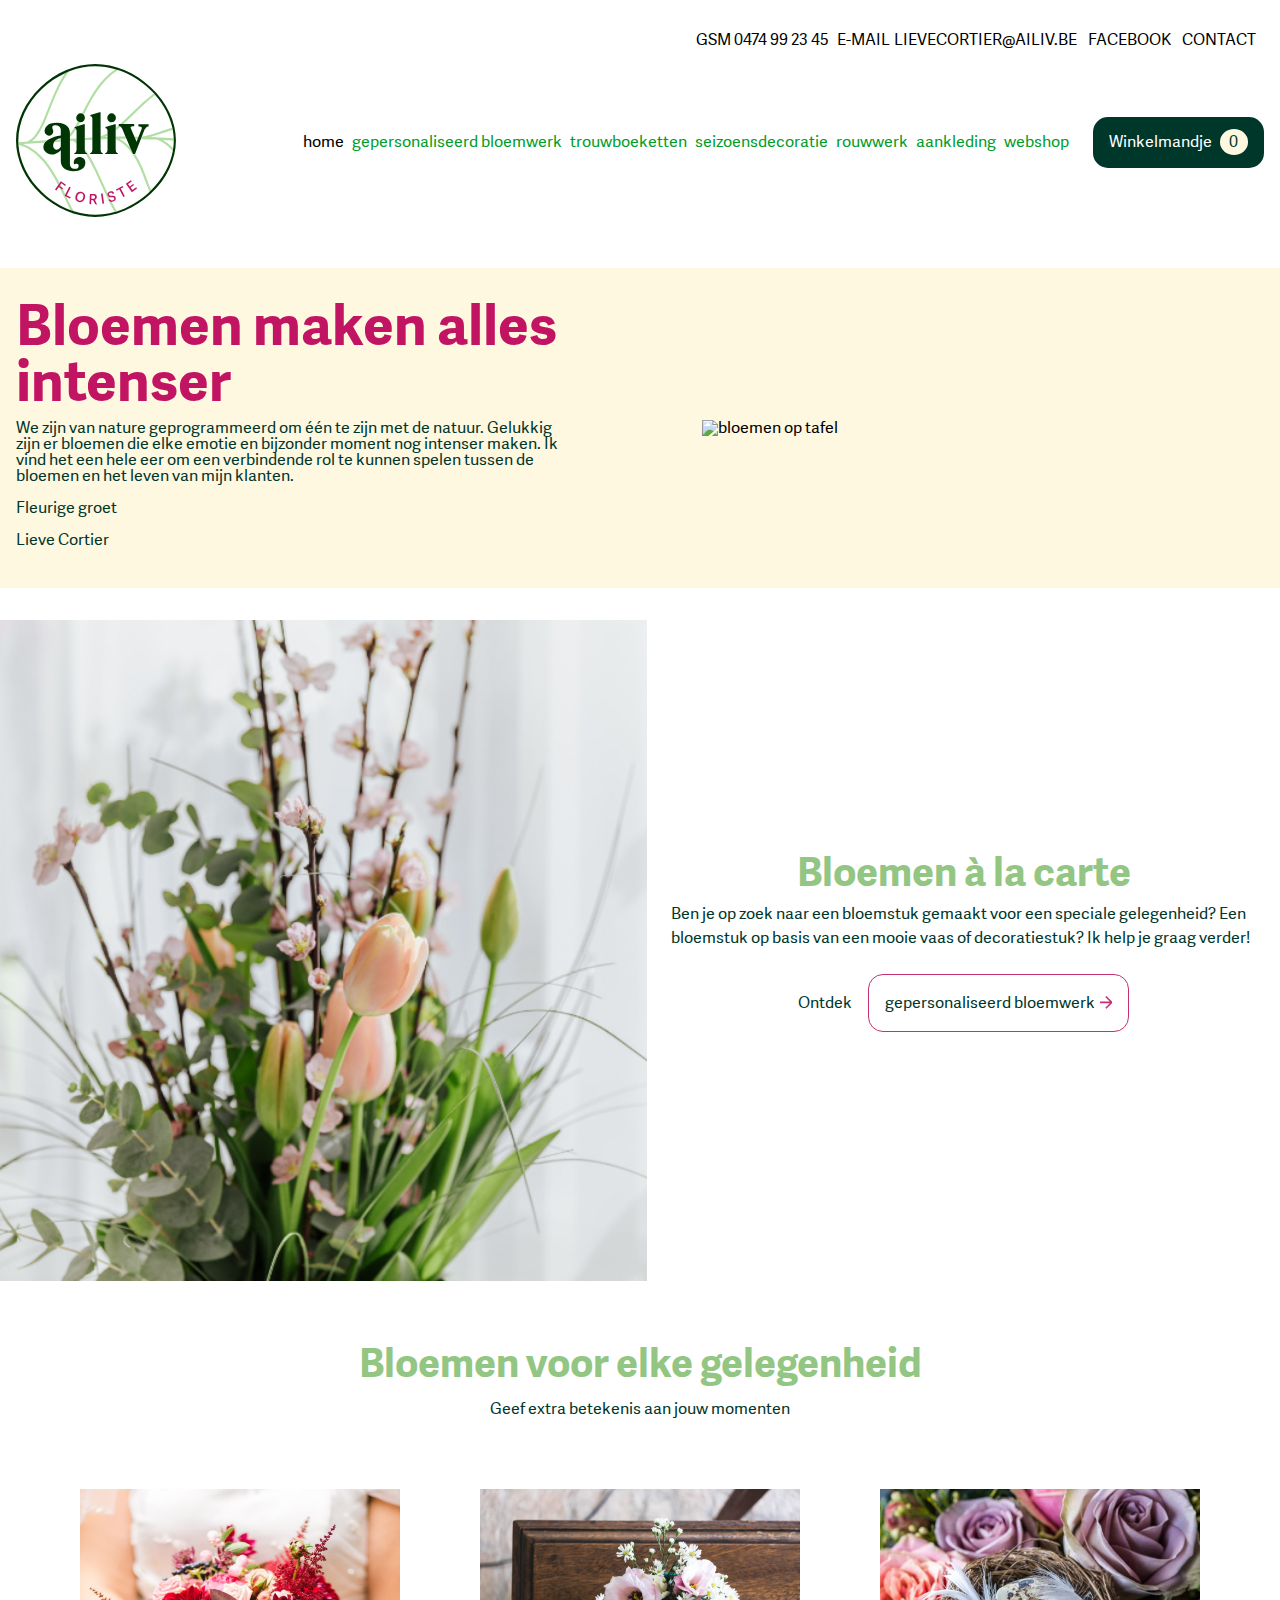
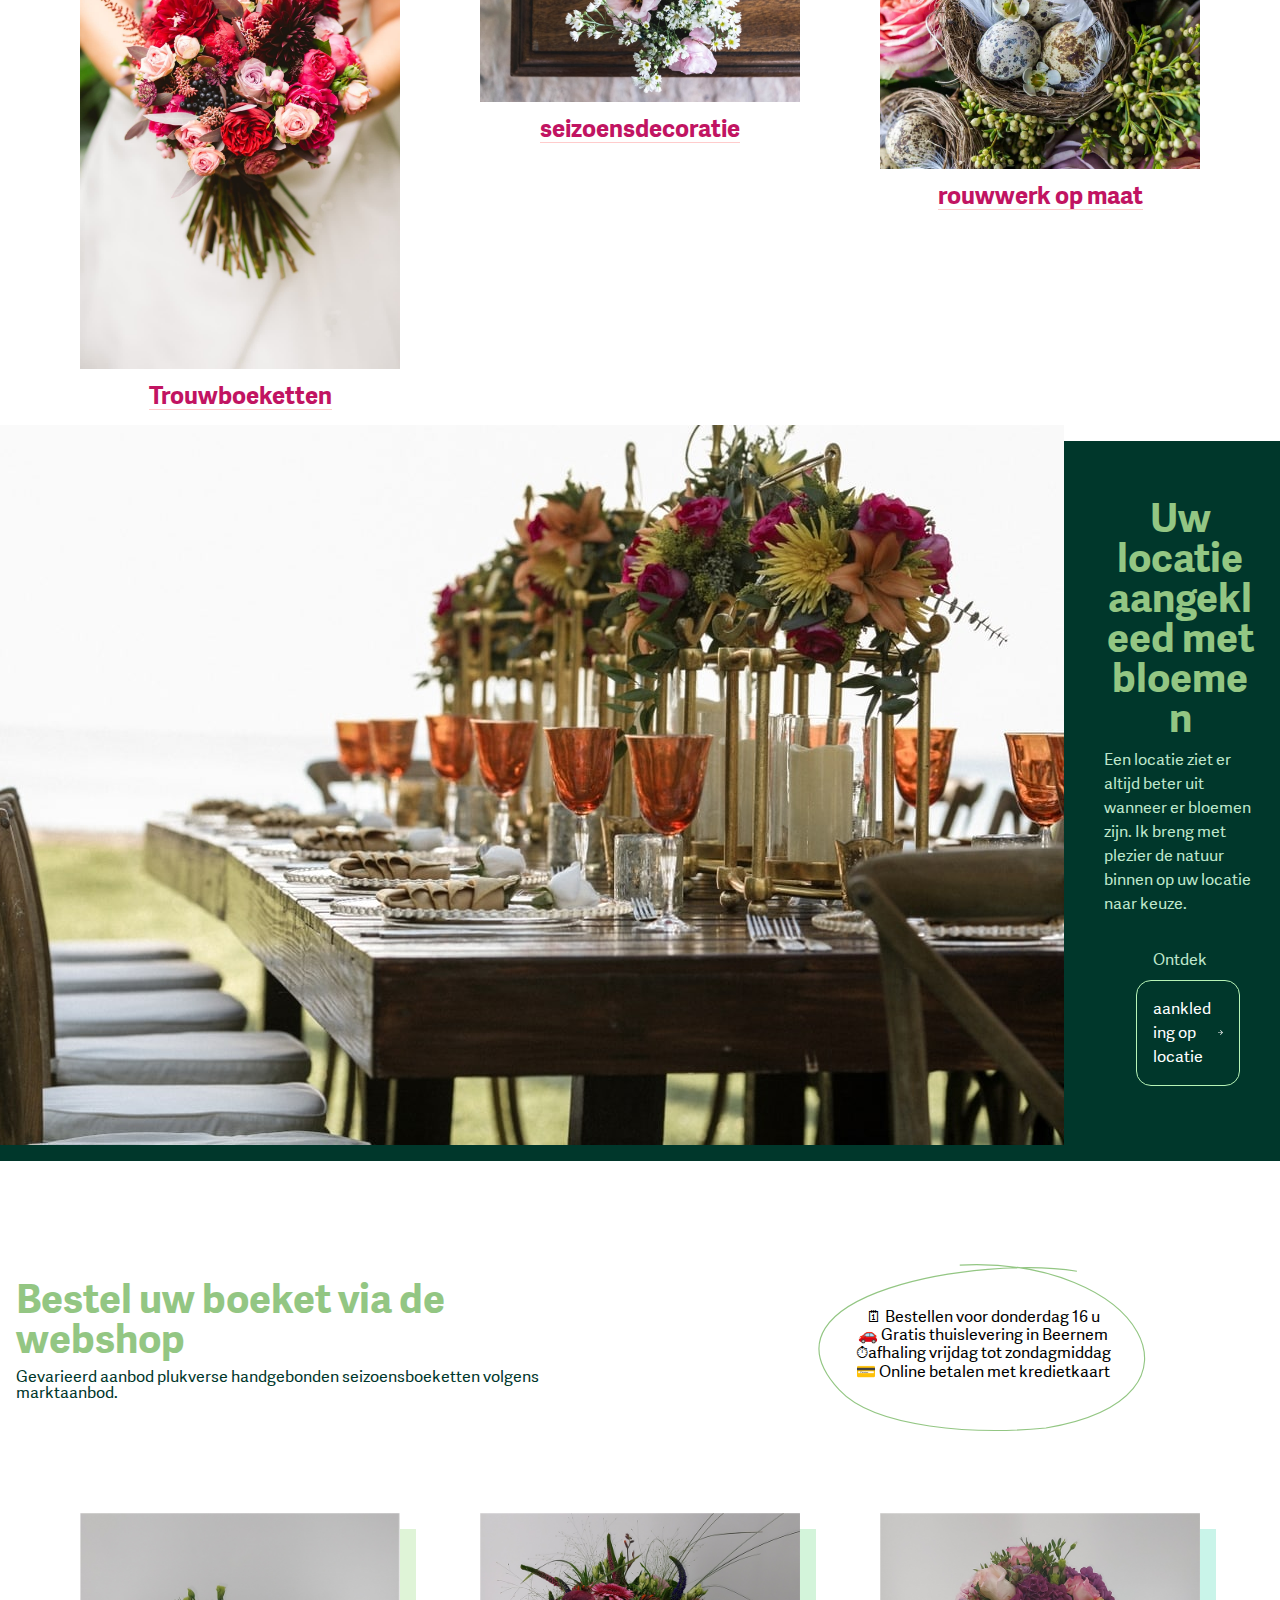
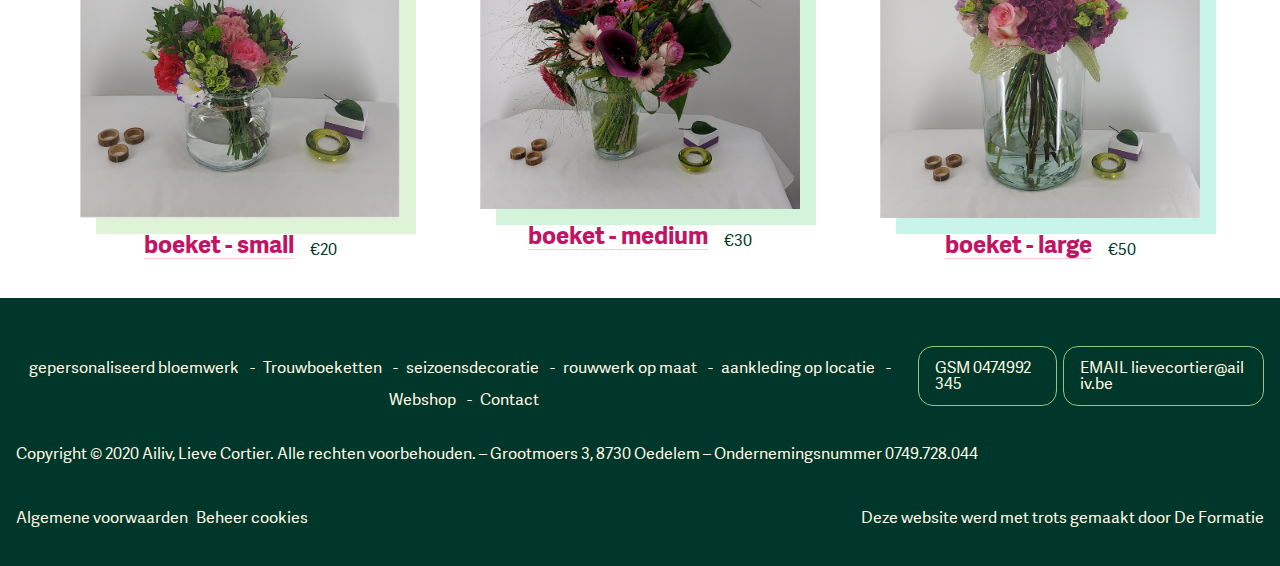
==== index.html @ af8e4ea3 "toevoegen van webshop items met js" ====
<!DOCTYPE html>
<html lang="nl">

<head>
    <meta charset="UTF-8">
    <meta name="viewport" content="width=device-width, initial-scale=1.0">
    <title>Ailiv - Floriste Lieve Cortier</title>

    <!-- css -->
    <link rel="stylesheet" href="_static/css/main.css">

    <!-- favicon -->

</head>

<body>
    <header class="center-width">
        <nav class="nav__top">
            <ul>
                <li class="phonenumber">GSM<a href="tel:+3274992345">0474 99 23 45</a></li>
                <li>E-MAIL<a href="mailto:LIEVECORTIER@AILIV.BE">LIEVECORTIER@AILIV.BE</a></li>
                <li><a href="#">FACEBOOK</a></li>
                <li><a href="#">CONTACT</a></li>
            </ul>
        </nav>
        <nav class="nav__bottom">
            <div class="nav__brand">
                <a href="index.html"><img src="_static/media/logo.svg" alt="logo Ailiv floriste"></a>
            </div>

            <ul class="nav_items hidden">
                <li class="nav_item current"><a href="index.html">home</a></li>
                <li class="nav_item"><a href="#">gepersonaliseerd bloemwerk</a></li>
                <li class="nav_item"><a href="#">trouwboeketten</a></li>
                <li class="nav_item"><a href="#">seizoensdecoratie</a></li>
                <li class="nav_item"><a href="#">rouwwerk</a></li>
                <li class="nav_item"><a href="#">aankleding</a></li>
                <li class="nav_item"><a href="webshop/index.html">webshop</a></li>
            </ul>
            <div class="nav__basket">
                <a href="#">
                    <p>Winkelmandje</p>
                    <div class="basket-amount">0</div>
                </a>
            </div>
            <div class="hamburger-icon">
                <a href="#">
                    <svg class="hamburger" width="48px" height="48px" viewBox="0 0 48 48"
                        xmlns="http://www.w3.org/2000/svg">
                        <path d="M41,14H7a2,2,0,0,1,0-4H41A2,2,0,0,1,41,14Z" fill="#6f7380" />
                        <path d="M41,26H7a2,2,0,0,1,0-4H41A2,2,0,0,1,41,26Z" fill="#6f7380" />
                        <path d="M41,38H7a2,2,0,0,1,0-4H41A2,2,0,0,1,41,38Z" fill="#6f7380" /></svg>
                </a>
            </div>
        </nav>
    </header>
    <main class="center-width">
        <article class="article-first">
            <section>
                <h1>Bloemen maken alles intenser</h1>
                <p>We zijn van nature geprogrammeerd om één te zijn met de natuur. Gelukkig zijn er
                    bloemen die elke emotie en bijzonder moment nog intenser maken. Ik vind het een hele eer om een
                    verbindende rol te kunnen spelen tussen de bloemen en het leven van mijn klanten.</p>
                <p>Fleurige groet</p>
                <p>Lieve Cortier</p>
            </section>
            <div>
                <img src="https://uploads-ssl.webflow.com/5f5248794bbeccf44d459b82/5f64643644b5d8fdfc9192bf_ailiv-headingfoto.png"
                    alt="bloemen op tafel">
            </div>
        </article>
        <article class="article-second">
            <img src="_static/media/images/flowers_aLaCarte.jpg"
                alt="bloemen">
            <section>
                <h2>Bloemen à la carte</h2>
                <p>Ben je op zoek naar een bloemstuk gemaakt voor een speciale gelegenheid? Een bloemstuk op basis van
                    een mooie vaas of decoratiestuk? Ik help je graag verder!</p>
                <div class="action-container">
                    <p>Ontdek</p>
                    <a class="actionbutton" href="#">
                        <p>gepersonaliseerd bloemwerk</p>
                        <svg class="arrow" version="1.1" id="Capa_1" xmlns="http://www.w3.org/2000/svg"
                            xmlns:xlink="http://www.w3.org/1999/xlink" x="0px" y="0px" width="408px" height="408px"
                            viewBox="0 0 408 408" style="enable-background:new 0 0 408 408;" xml:space="preserve">
                            <g>
                                <g id="arrow-forward">
                                    <polygon
                                        points="204,0 168.3,35.7 311.1,178.5 0,178.5 0,229.5 311.1,229.5 168.3,372.3 204,408 408,204   " />
                                </g>
                            </g>
                            <g>
                            </g>
                            <g>
                            </g>
                            <g>
                            </g>
                            <g>
                            </g>
                            <g>
                            </g>
                            <g>
                            </g>
                            <g>
                            </g>
                            <g>
                            </g>
                            <g>
                            </g>
                            <g>
                            </g>
                            <g>
                            </g>
                            <g>
                            </g>
                            <g>
                            </g>
                            <g>
                            </g>
                            <g>
                            </g>
                        </svg>
                    </a>
                </div>
            </section>
        </article>
        <section class="cards-header">
            <h2>Bloemen voor elke gelegenheid</h2>
            <p>Geef extra betekenis aan jouw momenten</p>
        </section>
        <article class="card--container">
            <section class="card">
                <img src="_static/media/images/flowers_card1.jpeg"
                        alt="">
                <a href="#">
                    
                    <h4>Trouwboeketten</h4>
                </a>
            </section>
            <section class="card">
                <img src="_static/media/images/flowers_card2.jpeg"
                        alt="">
                <a href="#">
                    
                    <h4>seizoensdecoratie</h4>
                </a>
            </section>
            <section class="card">
                <img src="_static/media/images/flowers_card3.jpeg"
                        alt="">
                <a href="#">
                    
                    <h4>rouwwerk op maat</h4>
                </a>
            </section>
        </article>
        <article class="bgcolor-green article-second">
            <img class="offset-img"
                src="_static/media/images/flowers_aankleed_locatie.jpeg"
                alt="bloemen">
            <section>
                <h2>Uw locatie aangekleed met bloemen</h2>
                <p>Een locatie ziet er altijd beter uit wanneer er bloemen zijn. Ik breng met plezier de natuur binnen
                    op uw locatie naar keuze.</p>
                <div class="action-container">
                    <p>Ontdek</p>
                    <a class="actionbutton" href="#">
                        <p class="color-white">aankleding op locatie</p>
                        <svg class="arrow" version="1.1" id="Capa_1" xmlns="http://www.w3.org/2000/svg"
                            xmlns:xlink="http://www.w3.org/1999/xlink" x="0px" y="0px" width="408px" height="408px"
                            viewBox="0 0 408 408" style="enable-background:new 0 0 408 408;" xml:space="preserve">
                            <g>
                                <g id="arrow-forward">
                                    <polygon
                                        points="204,0 168.3,35.7 311.1,178.5 0,178.5 0,229.5 311.1,229.5 168.3,372.3 204,408 408,204   " />
                                </g>
                            </g>
                            <g>
                            </g>
                            <g>
                            </g>
                            <g>
                            </g>
                            <g>
                            </g>
                            <g>
                            </g>
                            <g>
                            </g>
                            <g>
                            </g>
                            <g>
                            </g>
                            <g>
                            </g>
                            <g>
                            </g>
                            <g>
                            </g>
                            <g>
                            </g>
                            <g>
                            </g>
                            <g>
                            </g>
                            <g>
                            </g>
                        </svg>
                    </a>
                </div>
            </section>
        </article>
        <article class="webshop-info">
            <div>
                <h2>Bestel uw boeket via de webshop</h2>
                <p>Gevarieerd aanbod plukverse handgebonden seizoensboeketten volgens marktaanbod.</p>
            </div>
            <div class="webshop-bgimg">
                <ul>
                    <li>🗓 Bestellen voor donderdag 16 u</li>
                    <li>🚗 Gratis thuislevering in Beernem</li>
                    <li>⏱afhaling vrijdag tot zondagmiddag</li>
                    <li>💳 Online betalen met kredietkaart</li>
                </ul>
            </div>
        </article>
        <article class="card--container webshop-cards bgshadow">
            <!-- <section class="card">
                <img src="https://uploads-ssl.webflow.com/5f5248796f0e6e75b273d0e2/5f5b688941ef3b4a015b5e77_thomas-ae-295NLwGdrKM-unsplash.jpg"
                    alt="">
                <div class="card-info">
                    <a href="#">
                        <h4>Boeket small</h4>
                    </a>
                    <p class="price">€30</p>
                </div>
            </section>
            <section class="card">
                <img src="https://uploads-ssl.webflow.com/5f5248796f0e6e75b273d0e2/5f5b688941ef3b4a015b5e77_thomas-ae-295NLwGdrKM-unsplash.jpg"
                    alt="">
                <div class="card-info">
                    <a href="#">
                        <h4>Boeket medium</h4>
                    </a>
                    <p class="price">€40</p>
                </div>
            </section>
            <section class="card">
                <img src="https://uploads-ssl.webflow.com/5f5248796f0e6e75b273d0e2/5f5b688941ef3b4a015b5e77_thomas-ae-295NLwGdrKM-unsplash.jpg"
                    alt="">
                <div class="card-info">
                    <a href="#">
                        <h4>Boeket large</h4>
                    </a>
                    <p class="price">€50</p>
                </div>
            </section> -->
        </article>
    </main>
    <footer class="">
        <div class="footer-nav center-width">
            <ul>
                <li>
                    <a href="#">gepersonaliseerd bloemwerk</a>
                    <div class="dash">-</div>
                </li>
                <li>
                    <a href="#">Trouwboeketten</a>
                    <div class="dash">-</div>
                </li>
                <li>
                    <a href="#">seizoensdecoratie</a>
                    <div class="dash">-</div>
                </li>
                <li>
                    <a href="#">rouwwerk op maat</a>
                    <div class="dash">-</div>
                </li>
                <li>
                    <a href="#">aankleding op locatie</a>
                    <div class="dash">-</div>
                </li>
                <li>
                    <a href="#">Webshop</a>
                    <div class="dash">-</div>
                </li>
                <li>
                    <a href="#">Contact</a>
                </li>
            </ul>
            <div class="footer-contact">
                <ul>
                    <li>GSM<a href="tel:+32474992345">0474992345</a></li>
                    <li>EMAIL<a href="mailto:lievecortier@ailiv.be">lievecortier@ailiv.be</a></li>
                </ul>
            </div>
        </div>
        <div class="copywright center-width">
            <p>Copyright © 2020 Ailiv, Lieve Cortier. Alle rechten voorbehouden. – Grootmoers 3, 8730 Oedelem –
                Ondernemingsnummer 0749.728.044</p>
        </div>
        <div class="footer-voorwaarden center-width">
            <div class="voorwaarden-links">
                <a href="#">
                    <p>Algemene voorwaarden</p>
                </a>
                <a href="#">
                    <p>Beheer cookies</p>
                </a>
            </div>
            <p>Deze website werd met trots gemaakt door <a href="#">De Formatie</a></p>
        </div>
    </footer>

</body>
<script src="_static/js/data.js"></script>
<script src="_static/js/main.js"></script>

</html>
---- _static/css/main.css ----
@import url("fonts.css");

* {
    padding: 0;
    margin: 0;

    box-sizing: border-box;
}

body{
    font-family: 'adelle';

}

.center-width {
    width: 85rem;
    max-width: 100%;
    margin-left: auto;
    margin-right: auto;
}

header {
    padding: 1rem;
    margin-bottom: 2rem;
}

li {
    list-style: none;
}

a {
    text-decoration: none;
    color: #000;

}

.nav__top ul {
    display: flex;
    align-items: center;
    justify-content: center;
    flex-wrap: wrap;

    font-weight: normal;
    font-size: 1rem;
    padding: 1rem 0;
}

@media (min-width: 1000px) {
    .nav__top ul {
        justify-content: right;
    }
}
.nav__top li {
    margin-right: 0.5rem;

}

.nav__top a {
    margin-left: 0.2rem;
}

.nav__top a:hover {
    color: #00b62f;
    transition: 0.2s ease;
}

.nav__bottom {
    display: flex;
    align-items: center;
    justify-content: space-between;
}

.nav__brand {
    flex-grow: 1;
}

.nav__brand:hover {
    opacity: 0.8;
    transition: 0.2s ease;
}

.nav__brand img {
    width: 6rem;
}

@media (min-width: 770px) {
    .nav__brand img {
        width: 10rem;
    }
}
/*!!!!!!!!!!!!!!!!!!!!!!hier nog event listener plaatsen voor menuknop!!!!!!!!!!!!!*/
.hidden {
    display: none;
}
.nav_items {
    /*display block moet dit worden onclick*/
    padding: 1rem;

    position: fixed;
    top: 15%;
    z-index: 1;
    width: 100%;
    background-color: #fff;
    text-align: center;
    font-size: 2rem;
}

@media (min-width: 1000px) {
    .nav_items {
        position: static;
        font-size: 1rem;
        width: auto;

        display: flex;
        align-items: center;
        justify-content: space-between;
    }
}



.nav_item a {
    color: #009e29;
}

.nav_item.current a{
    color: #000;
}
.nav_item.current:hover a{
        color: rgba(0, 0, 0, 0.6);
        transition: 0.2s ease;
    }

.nav_item:hover a {
    color: #00b62f;
    transition: 0.2s ease;
}

@media (min-width: 1000px) {
    .nav_item {
        display: list-item;
        margin-right: 0.5rem;

    }
}

.nav__basket {
    background-color: #00372b;
    border-radius: 15px;
    padding: 0.6rem 1rem;

    font-family: 'adelle';
    font-weight: normal;
}

.nav__basket:hover {
    background-color: #00b62f;
    transition: 0.4s ease;
}

.nav__basket a {
    display: flex;
    align-items: center;
    justify-content: space-between;

}

.nav__basket p {
    color: #fff;
}

.basket-amount {
    margin-left: 0.5rem;
    background-color: #fff8e1;
    border-radius: 50%;

    color: #00372b;

    display: flex;
    align-items: center;
    justify-content: center;
    padding: 0.3rem 0.6rem;
}

.hamburger-icon /* img */ svg {
    width: 2.5rem;
}

@media (min-width: 1000px) {
    .hamburger-icon {
        display: none;
    }
}

/* main */

h1,
h2,
h3,
h4,
p,
a {
    word-break: break-word;
}

h1 {
    color: #c11462;
    font-size: 3.5rem;
}

h2 {
    color: #93c683;
    font-size: 2.5rem;
    text-align: center;
}

h4 {
    border-bottom: 1px solid rgba(255, 0, 0, 0.2);
    color: rgb(193, 20, 98);
    font-size: 1.5rem;
}

h4:hover {
    border-bottom: 1px solid rgba(193, 20, 98, 1);
    transition: 0.2s ease;
}

p {
    font-weight: 100;
    font-size: 1rem;
    padding: 0.5rem 0;
    color: #00372b;
}

.article-first {
    background-color: #fff8e1;
    display: flex;
    align-items: center;
    justify-content: center;
    flex-wrap: wrap;

    padding: 2rem 1rem;
    margin-bottom: 2rem;
}

@media (min-width: 770px) {
    .article-first {
        flex-wrap: nowrap;
        justify-content: space-between;
    }
}

.article-first div {
    order: -1;
}

@media (min-width: 770px) {
    .article-first div {
        order: 0;
        flex-basis: 45%;
    }
}

.article-first img {
    width: 25rem;
    max-width: 100%;
    position: relative;
    top: -5rem;
}

@media (min-width: 770px) {
    .article-first img {
        position: static;
    }
}

.article-first section {
    position: relative;
    top: -3rem;

}

@media (min-width: 770px) {
    .article-first section {
        position: static;
        flex-basis: 45%
    }

    ;
}

.article-second {
    margin-bottom: 3rem;
}

@media (min-width: 770px) {
    .article-second {
        display: flex;
        align-items: center;
        justify-content: space-around;
    }
}

.article-second img {
    max-width: 100%;
    width: 100%;
}

.article-second section {
    text-align: center;
    margin-left: auto;
    margin-right: auto;
    padding: 1rem 1.5rem;
}

@media (min-width: 770px) {
    .article-second section {
        text-align: left;
    }
}

.article-second p {
    line-height: 1.5rem;
}

.action-container {
    display: flex;
    align-items: center;
    justify-content: center;
    padding: 1rem;
    flex-wrap: wrap;
}


.actionbutton {
    margin-left: 1rem;
    display: flex;
    align-items: center;
    justify-content: center;

    padding: 0.5rem 1rem;
    border: 1px #c43070 solid;
    border-radius: 15px;
    color: #c43070;

}

.actionbutton:hover {
    background-color: rgba(147, 198, 131,0.2);
    transition: 0.2s ease;
}

.arrow {
    height: auto;
    width: 0.8rem;
    margin-left: 0.3rem;
    fill: #c43070;
}

.cards-header {
    padding: 1rem;
    text-align: center;
    margin-bottom: 1rem;
}

.cards-header h2 {
    margin-bottom: 0.5rem;
}

.card--container {
    padding: 1rem;
    display: flex;
    align-items: flex-start;
    justify-content: space-evenly;
    flex-wrap: wrap;
}

.card {
    margin: 1rem;
    width: 20rem;

    flex-grow: 0;

    display: flex;
    flex-wrap: wrap;
    justify-content: center;
}

.card a {
    
}

.card img {
    /* width: 100%; */

    width: 20rem;
    margin-bottom: 1rem;
}

.card h4 {
    display: inline;
}

.bgcolor-green {
    background-color: #00372b;
}

.offset-img {
    position: relative;
    top: -1rem;
    left: -1rem;
}


.bgcolor-green p {
    color: #bfe7cc;

}

.actionbutton .color-white {
    color: #fff;
}


.bgcolor-green .actionbutton {
    border: 1px solid #b7f4b7;

}

.bgcolor-green .arrow {
    fill: #fff;
}

.webshop-info {
    padding: 1rem;
    text-align: center;
}

@media (min-width: 770px) {
    .webshop-info {
        display: flex;
        align-items: center;
        justify-content: space-between;
    }
}

@media (min-width: 770px) {
    .webshop-info div {
        flex-basis: 45%;
        text-align: left;
    }
}

@media (min-width: 770px) {
    .webshop-info h2 {
        text-align: left;
    }
}

.webshop-bgimg {
    background-image: url("../media/circle.svg");
    background-size: contain;
    background-repeat: no-repeat;
    background-position: center;
    height: 15rem;

    display: flex;
    align-items: center;
    justify-content: center;
}

@media (min-width: 770px) {
    .webshop-info .webshop-bgimg {
        text-align: center;
    }
}

.card-info {
    display: flex;
}

.price {
    display: inline;
    margin-left: 1rem;
}

.bgshadow .card:nth-child(1) img {
    box-shadow: 1rem 1rem 0rem #dff4d7;
}

.bgshadow .card:nth-child(2) img {
    box-shadow: 1rem 1rem 0rem #d3f4da;
}

.bgshadow .card:nth-child(3) img {
    box-shadow: 1rem 1rem 0rem #c9f4e9;
}


/* footer */
footer {
    padding: 1rem;
    background-color: #00372b;
    color: #fff8e1;

}

@media(min-width: 1000px) {
    .footer-nav{
        display: flex;
        justify-content: space-between;
        align-items: center;
    }
}

.footer-nav ul {
    display: flex;
    flex-wrap: wrap;
    align-items: center;
    justify-content: center;
}


footer li {
    margin-top: 1rem;
}

footer a {
    color: #fff8e1;
}

footer a:hover {
    color: #00b62f;
}

.footer-contact {
    display: flex;
    align-items: center;
    justify-content: center;
    flex-wrap: wrap;
    margin-bottom: 2rem;
    margin-top: 1rem;
}

@media(min-width: 1000px) {
    .footer-contact ul {
        flex-wrap: nowrap;
    }
}

.footer-contact li {
    border: 1px solid #93c683;
    border-radius: 15px;
    padding: 0.8rem 1rem;
    margin-left: 0.4rem;

}

.footer-contact a {
    margin-left: 0.2rem;
}

.copywright {
    text-align: center;
    margin-bottom: 2rem;

}

.copywright p {
    color: #fff8e1;
}

@media (min-width: 770px) {
    .copywright {
        text-align: left;
    }
}

.footer-voorwaarden {
    margin-bottom: 0;
}

@media (min-width: 770px) {
    .footer-voorwaarden {
        display: flex;
        justify-content: space-between;
    }
}

.footer-voorwaarden div {
    flex-grow: 1;
    flex-basis: 100%;
}

@media (min-width: 770px) {
    .footer-voorwaarden div {
        flex-basis: auto;
        flex-grow: 0;
    }
}

.footer-voorwaarden p {
    text-align: center;
    color: #fff8e1;
}

.footer-voorwaarden a:hover p {
    color: #00b62f;
}

.voorwaarden-links {
    margin-bottom: 0;
}

@media (min-width: 770px) {
    .voorwaarden-links {
        display: flex;
    }
}

.voorwaarden-links a {
    flex-grow: 1;
    flex-basis: 100%;
    text-align: center;
    margin-bottom: 1rem;
}

@media (min-width: 770px) {
    .voorwaarden-links a {
        flex-basis: auto;
        margin-right: 0.5rem;
    }
}

.dash {
    display: inline;
    margin-left: 0.5rem;
    margin-right: 0.5rem;
}
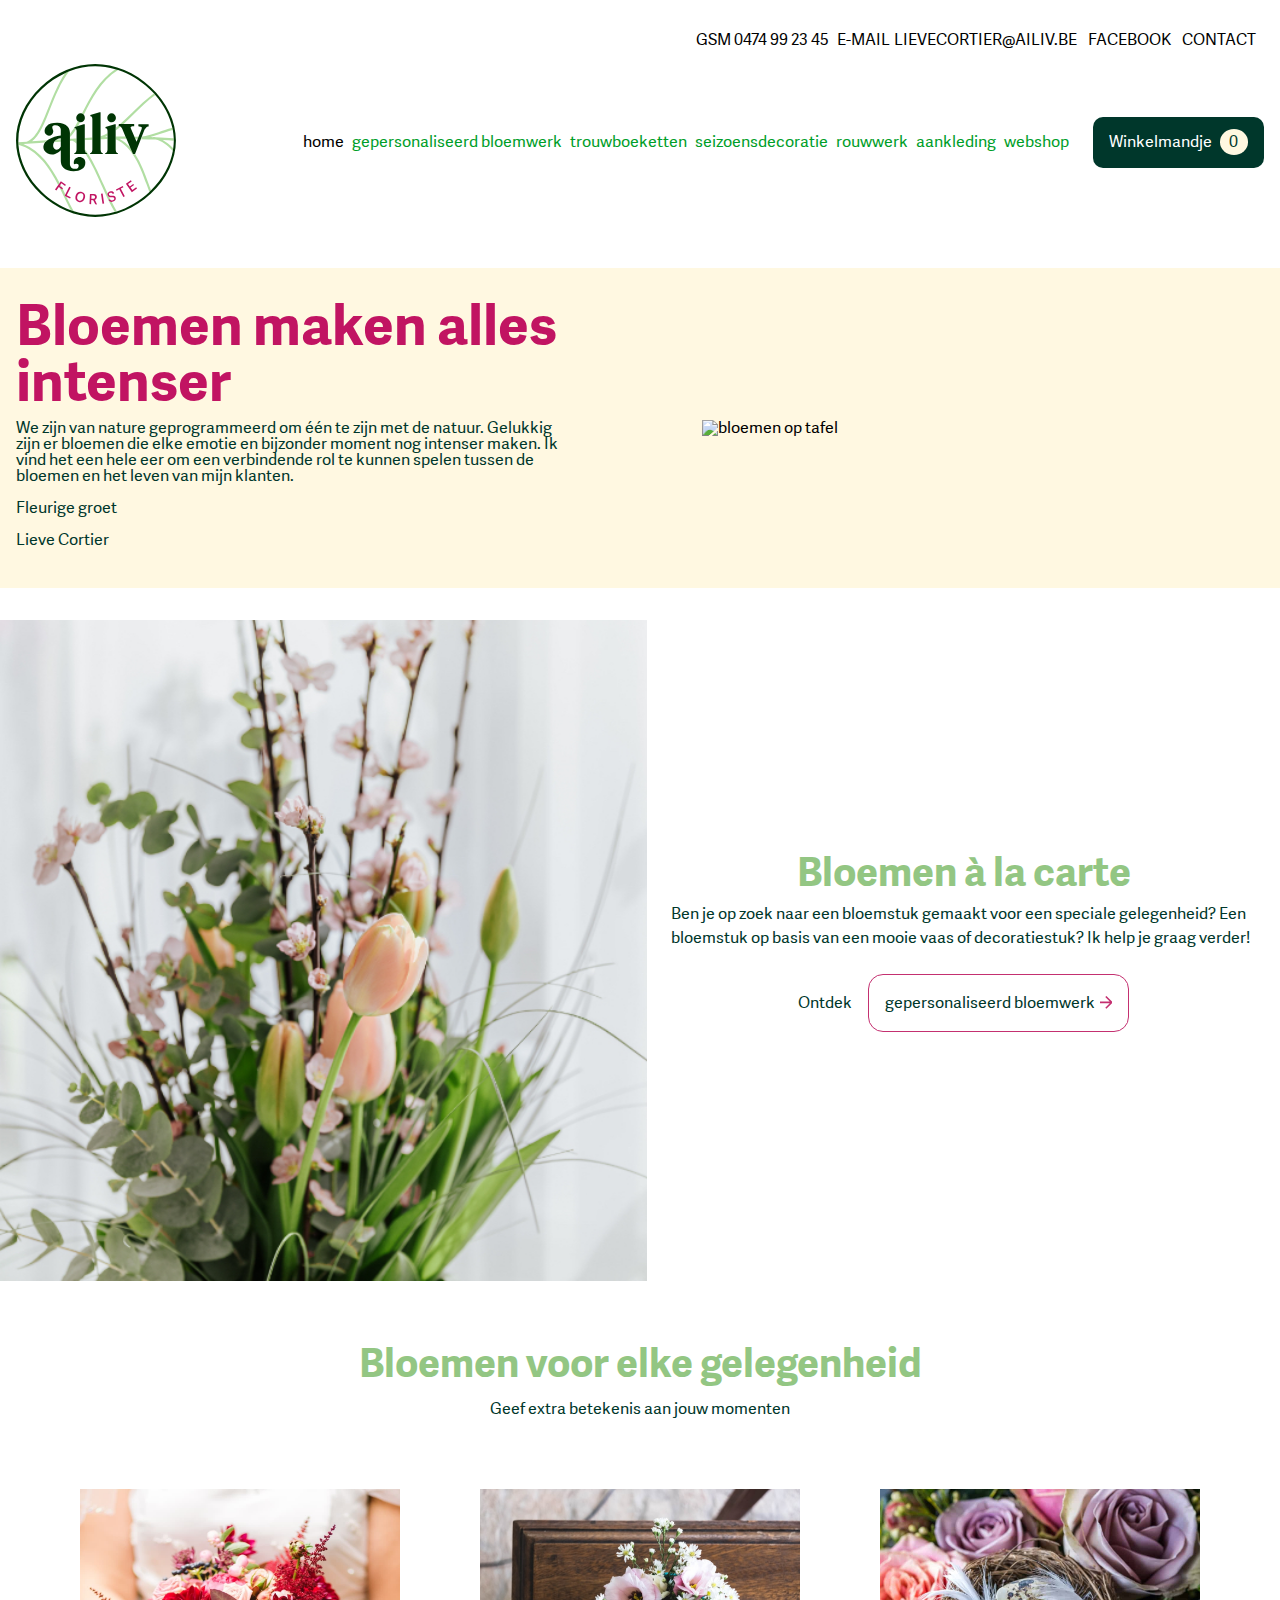
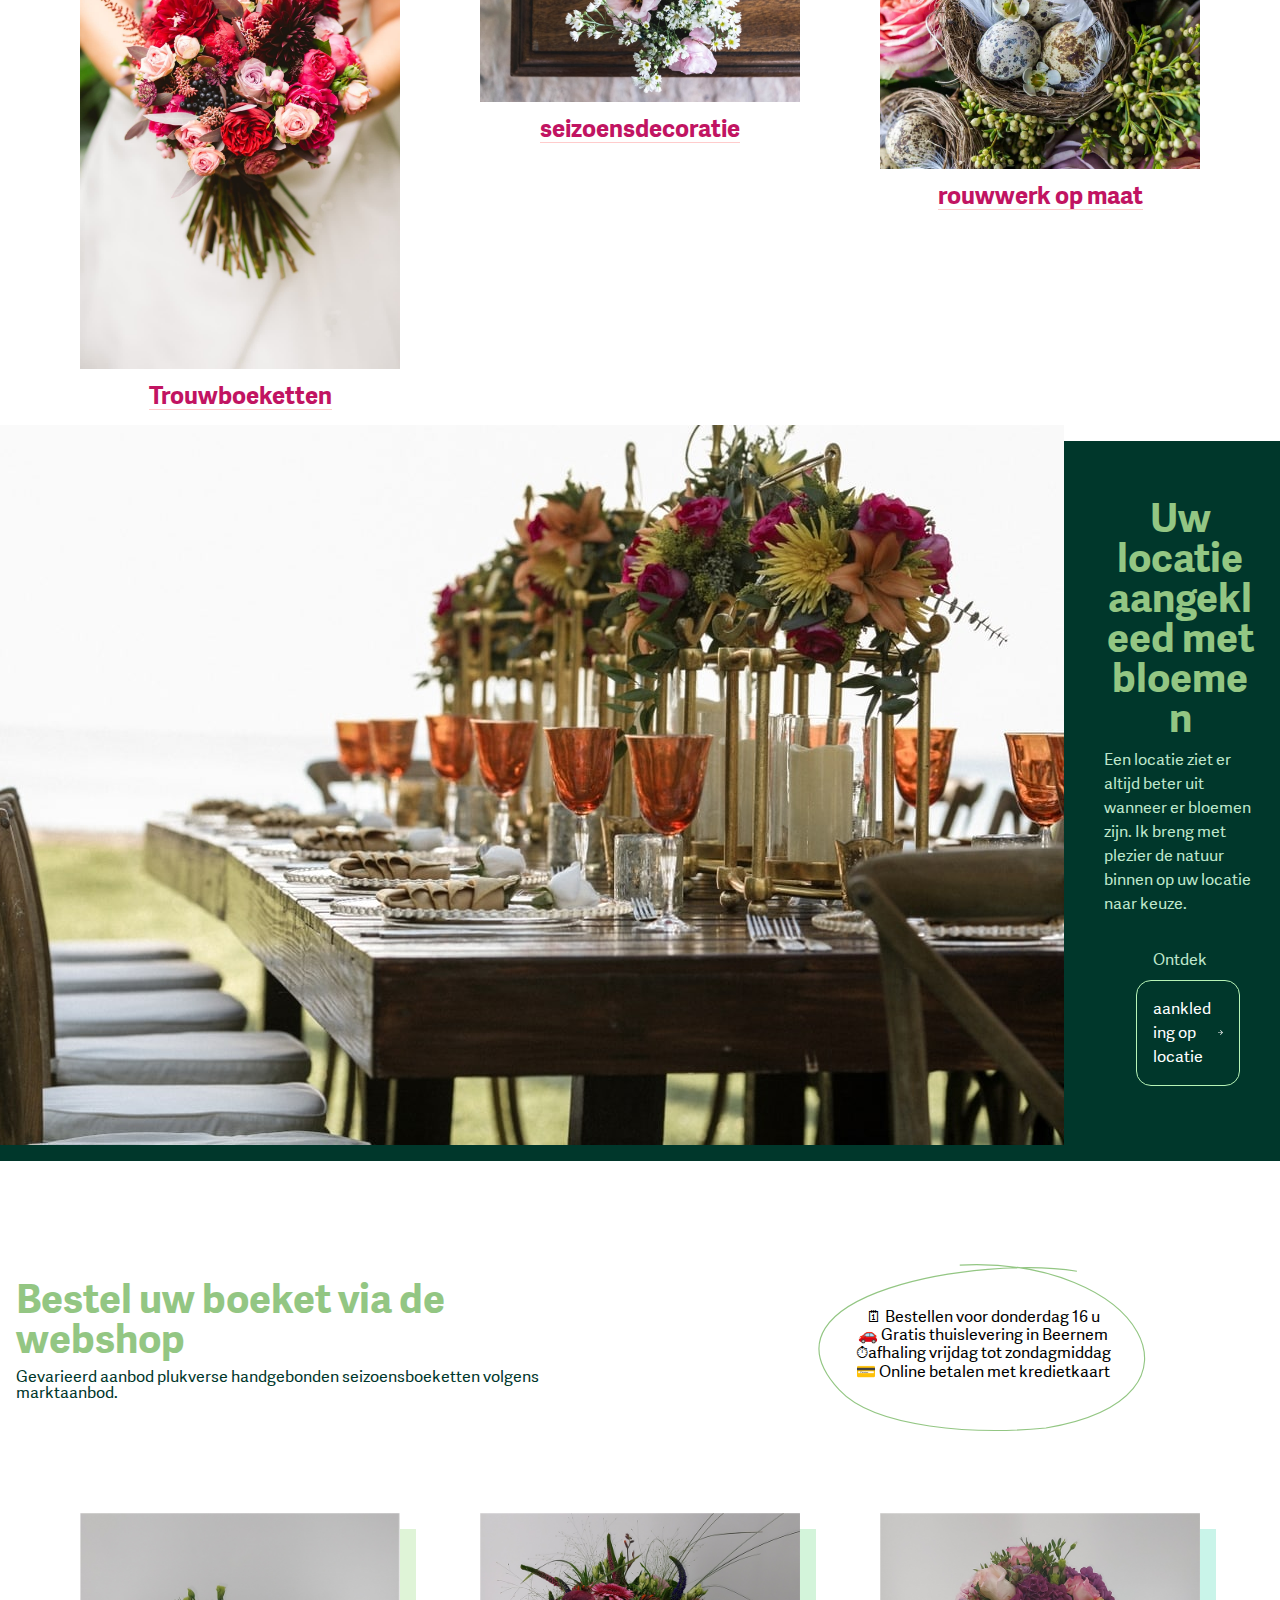
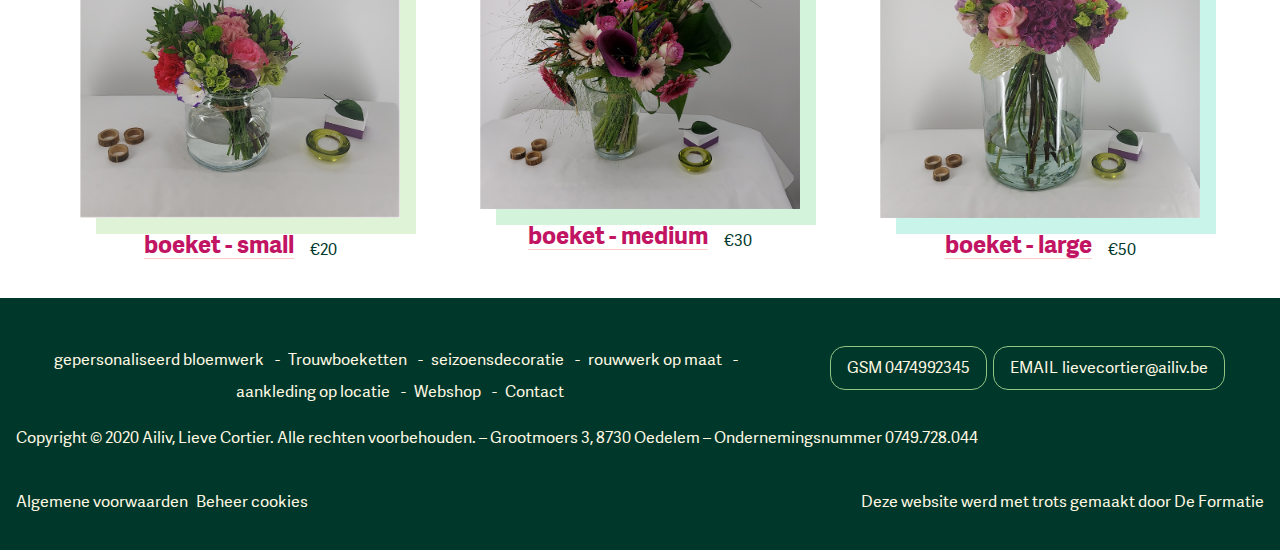
==== commit 5de5acb2: "product page loads with js using urlparams and changed folder structure" ====
--- a/index.html
+++ b/index.html
@@ -32,7 +32,7 @@
                 <li class="nav_item current"><a href="index.html">home</a></li>
                 <li class="nav_item"><a href="#">gepersonaliseerd bloemwerk</a></li>
                 <li class="nav_item"><a href="#">trouwboeketten</a></li>
-                <li class="nav_item"><a href="#">seizoensdecoratie</a></li>
+                <li class="nav_item"><a href="dienst_seizoensdecoratie/index.html">seizoensdecoratie</a></li>
                 <li class="nav_item"><a href="#">rouwwerk</a></li>
                 <li class="nav_item"><a href="#">aankleding</a></li>
                 <li class="nav_item"><a href="webshop/index.html">webshop</a></li>
@@ -312,8 +312,7 @@
         </div>
     </footer>
 
+    <script src="_static/js/data.js"></script>
+    <script src="_static/js/main.js"></script>
 </body>
-<script src="_static/js/data.js"></script>
-<script src="_static/js/main.js"></script>
-
 </html>--- a/_static/css/main.css
+++ b/_static/css/main.css
@@ -146,7 +146,7 @@
 
 .nav__basket {
     background-color: #00372b;
-    border-radius: 15px;
+    border-radius: 10px;
     padding: 0.6rem 1rem;
 
     font-family: 'adelle';
@@ -545,6 +545,7 @@
 @media(min-width: 1000px) {
     .footer-contact ul {
         flex-wrap: nowrap;
+        width: 30rem;
     }
 }
 
@@ -636,4 +637,136 @@
     display: inline;
     margin-left: 0.5rem;
     margin-right: 0.5rem;
+}
+
+
+/* ------------------------product pagina---------------------- */
+
+.product-info{
+    display: flex;
+    justify-content: center;
+    align-items: center;
+    flex-wrap: wrap;
+
+}
+
+.product-info-img{
+    padding: 1rem;
+    flex-grow: 1;
+    flex-basis: 100%;
+
+    display: flex;
+    justify-content: center;
+    align-items: center;
+
+    margin-bottom: 3rem;
+
+}
+
+.product-info-img img{
+    width: 50rem;
+    max-width: 100%;
+}
+
+.product-info-description{
+    flex-grow: 0;
+    flex-basis: 35rem;
+
+    display: flex;
+    justify-content: left;
+    align-items: center;
+    flex-wrap: wrap;
+
+    margin-bottom: 2rem;
+    border-bottom: 1px solid #000;
+}
+
+.product-info-description h2{
+    flex-basis: 100%;
+    text-align: left;
+}
+.form{
+    display: flex;
+    justify-content: center;
+    align-items: center;
+}
+
+.form form{
+    width: 35rem;
+
+    display: flex;
+    flex-wrap: wrap;
+    justify-content: left;
+    align-items: center;
+
+    margin-bottom: 3rem;
+}
+
+form label{
+    flex-basis: 100%;
+    margin-bottom: 0.8rem;
+}
+form select{
+    flex-basis: 100%;
+    margin-bottom: 1.5rem;
+    padding: 1rem 0.8rem;
+}
+
+form input{
+    padding: 1rem 0.8rem;
+    margin-right: 0.4rem;
+}
+
+.basket--form{
+    padding: 0.8rem 0.6rem;
+}
+
+.basket--form p{
+    padding: 0;
+}
+
+.product-tips{
+    padding: 1rem;
+
+    margin-bottom: 3rem;
+    
+}
+.product-tips h2{
+    text-align: left;
+    margin-bottom: 1rem;
+    margin-top: 2rem;
+}
+
+.tips-extra h2{
+    font-size: 1.8rem;
+}
+
+
+/* --------------------seizoensdecoratie------------------ */
+
+.article-season{
+    background-color: hsl(103.4, 56.9%, 90%);
+
+    display: flex;
+    flex-wrap: wrap;
+    
+}
+
+.article-season h2{
+    color: #c11462;
+    text-align: left;
+}
+.article-season p {
+    color: #00372b;
+}
+
+.article-season img {
+    width: 40rem;
+    max-width: 100%;
+
+    order: -1;
+}
+
+.season-card-container img {
+    width: 15rem;
 }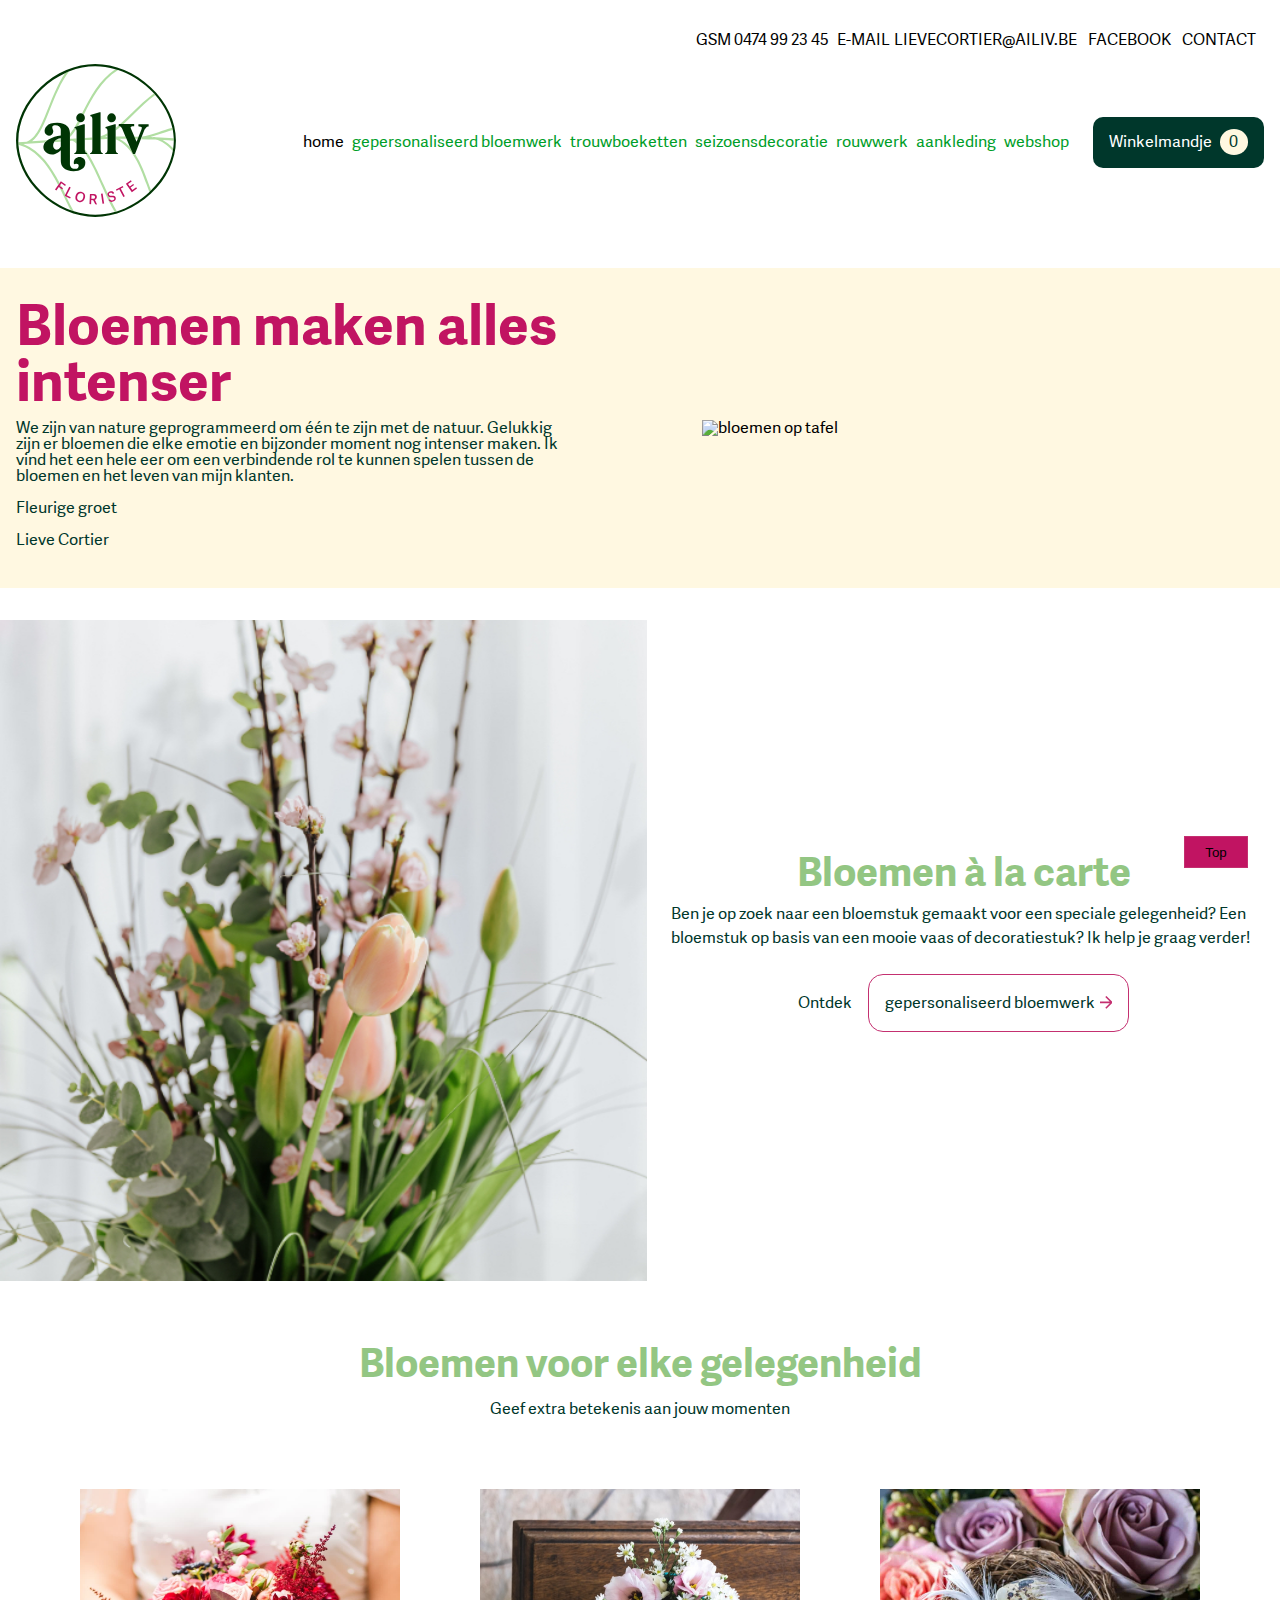
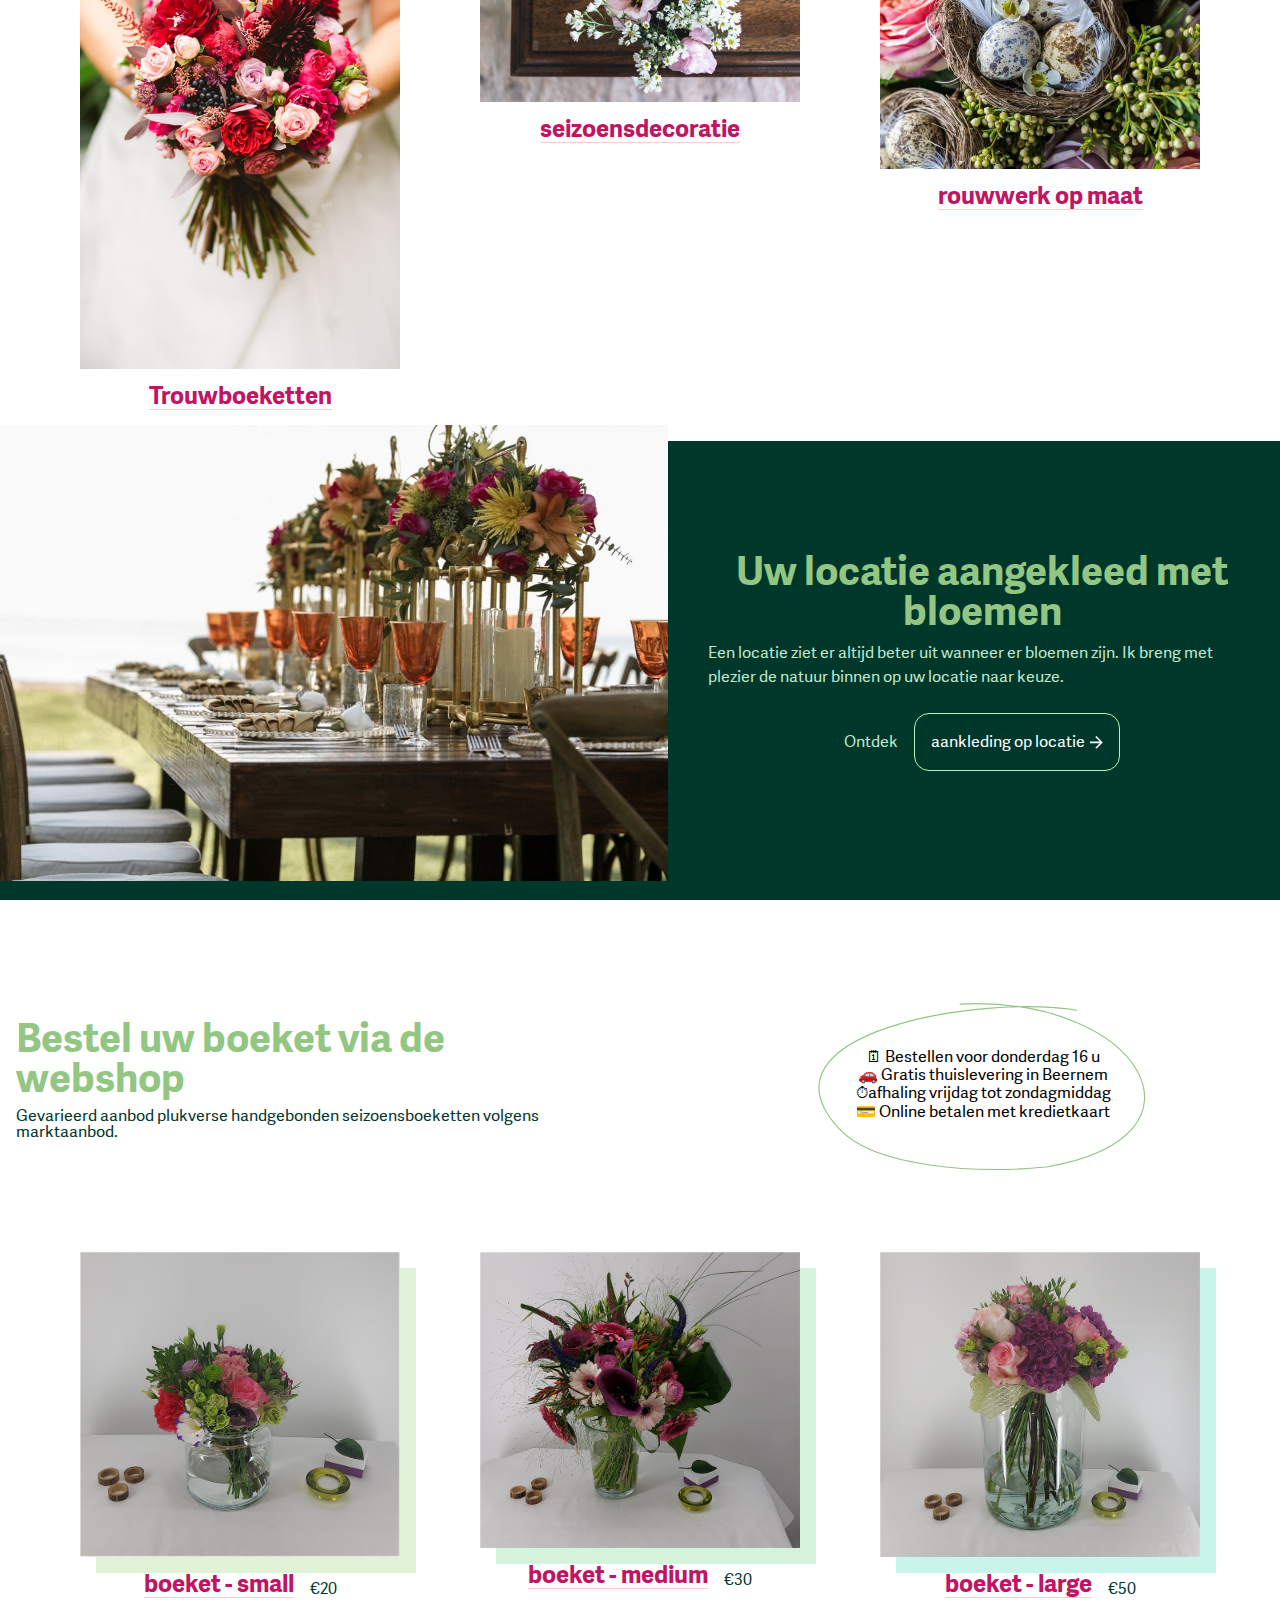
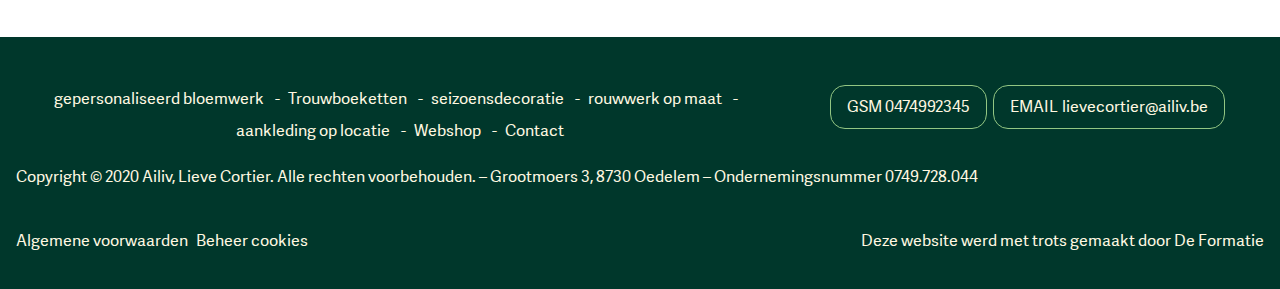
==== commit a345ce48: "veranderen folder structuur & to top button toegevoegd" ====
--- a/index.html
+++ b/index.html
@@ -30,12 +30,12 @@
 
             <ul class="nav_items hidden">
                 <li class="nav_item current"><a href="index.html">home</a></li>
-                <li class="nav_item"><a href="#">gepersonaliseerd bloemwerk</a></li>
+                <li class="nav_item"><a href="dienst_gepersonaliseerd_bloemwerk_index.html">gepersonaliseerd bloemwerk</a></li>
                 <li class="nav_item"><a href="#">trouwboeketten</a></li>
-                <li class="nav_item"><a href="dienst_seizoensdecoratie/index.html">seizoensdecoratie</a></li>
+                <li class="nav_item"><a href="dienst_seizoensdecoratie_index.html">seizoensdecoratie</a></li>
                 <li class="nav_item"><a href="#">rouwwerk</a></li>
                 <li class="nav_item"><a href="#">aankleding</a></li>
-                <li class="nav_item"><a href="webshop/index.html">webshop</a></li>
+                <li class="nav_item"><a href="webshop_index.html">webshop</a></li>
             </ul>
             <div class="nav__basket">
                 <a href="#">
@@ -155,9 +155,9 @@
             </section>
         </article>
         <article class="bgcolor-green article-second">
-            <img class="offset-img"
-                src="_static/media/images/flowers_aankleed_locatie.jpeg"
-                alt="bloemen">
+            <div>
+                <img class="offset-img" src="_static/media/images/flowers_aankleed_locatie.jpeg" alt="bloemen">
+            </div>
             <section>
                 <h2>Uw locatie aangekleed met bloemen</h2>
                 <p>Een locatie ziet er altijd beter uit wanneer er bloemen zijn. Ik breng met plezier de natuur binnen
--- a/_static/css/main.css
+++ b/_static/css/main.css
@@ -32,6 +32,18 @@
     text-decoration: none;
     color: #000;
 
+}
+
+#myBtn{
+    position: fixed;
+    bottom: 2rem;
+    right: 2rem;
+
+    width: 4rem;
+    height: 2rem;
+    background-color: #c11462;
+    border: 1px solid #c43070;
+    cursor: pointer;
 }
 
 .nav__top ul {
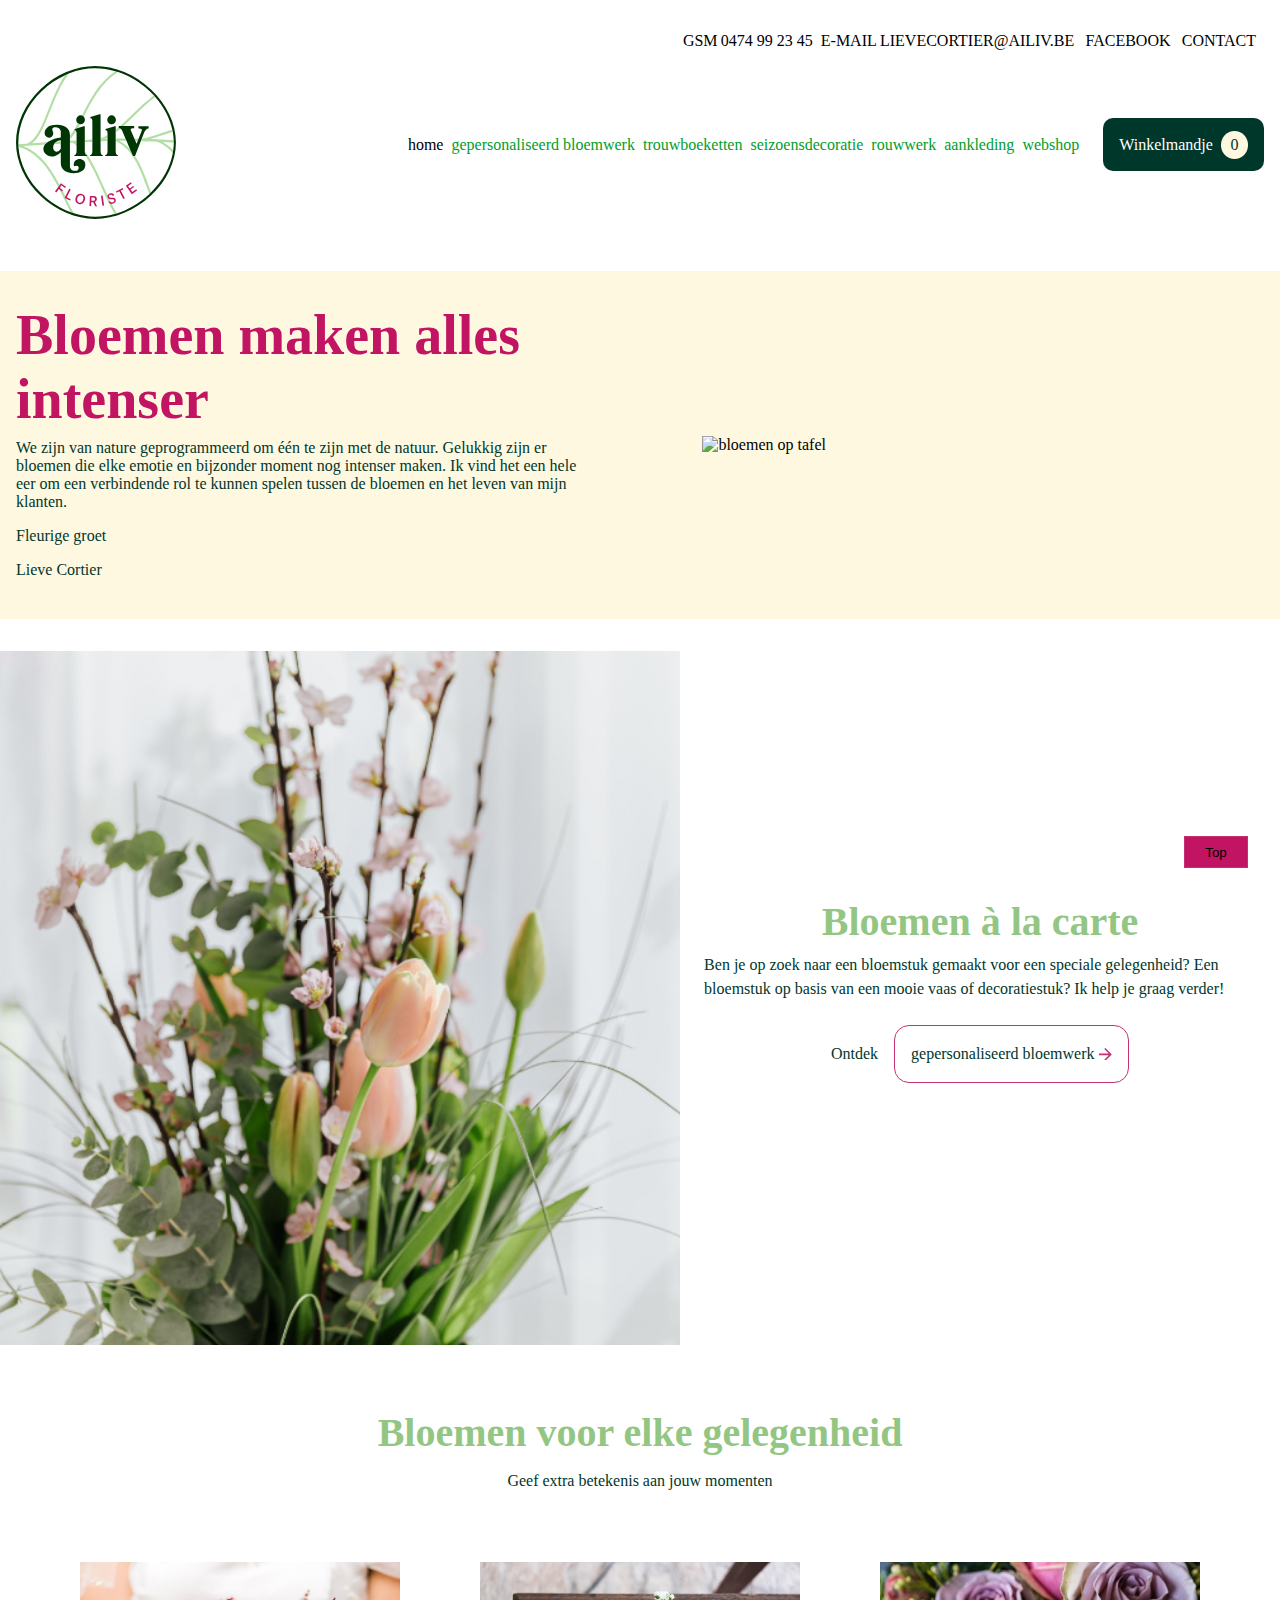
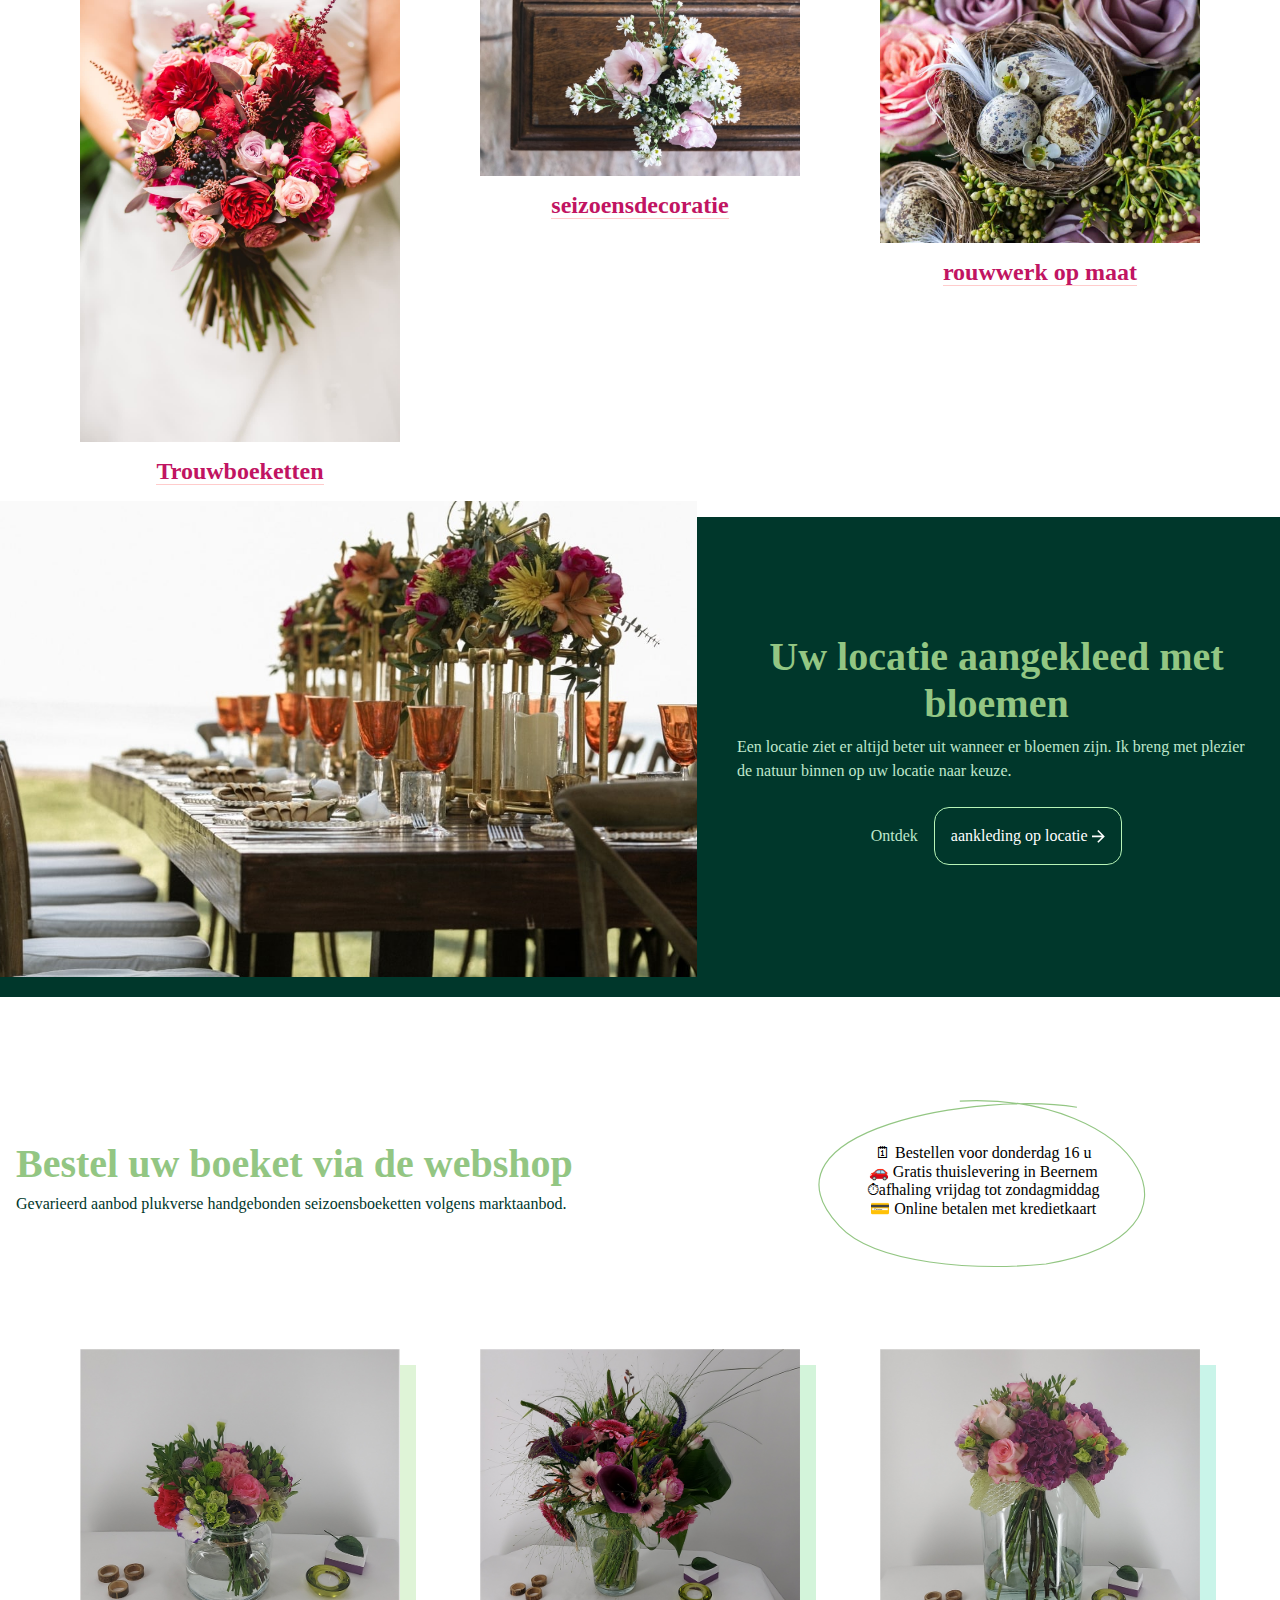
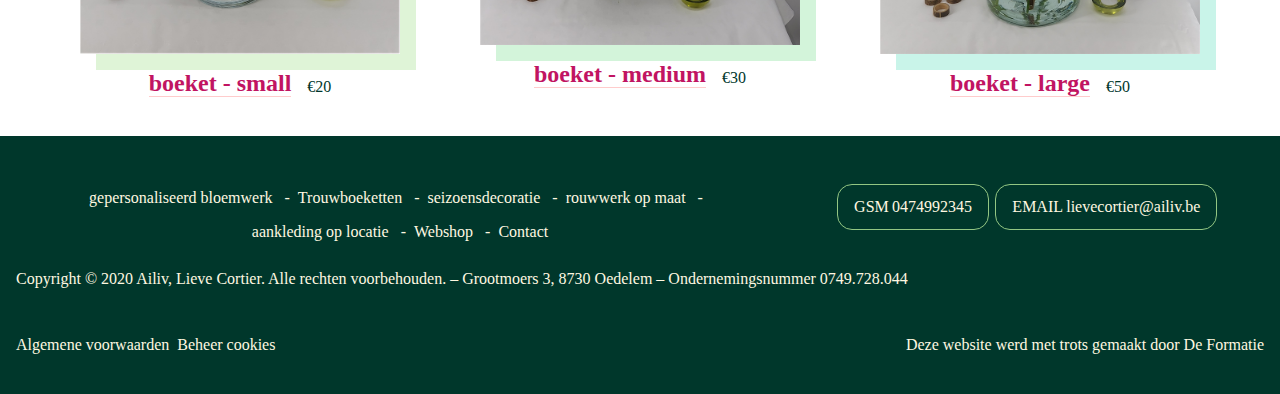
==== commit c5d57382: "basket works and data is stored in localstorage" ====
--- a/index.html
+++ b/index.html
@@ -29,13 +29,7 @@
             </div>
 
             <ul class="nav_items hidden">
-                <li class="nav_item current"><a href="index.html">home</a></li>
-                <li class="nav_item"><a href="dienst_gepersonaliseerd_bloemwerk_index.html">gepersonaliseerd bloemwerk</a></li>
-                <li class="nav_item"><a href="#">trouwboeketten</a></li>
-                <li class="nav_item"><a href="dienst_seizoensdecoratie_index.html">seizoensdecoratie</a></li>
-                <li class="nav_item"><a href="#">rouwwerk</a></li>
-                <li class="nav_item"><a href="#">aankleding</a></li>
-                <li class="nav_item"><a href="webshop_index.html">webshop</a></li>
+                <!-- --javascript-- -->
             </ul>
             <div class="nav__basket">
                 <a href="#">
--- a/_static/css/main.css
+++ b/_static/css/main.css
@@ -13,7 +13,7 @@
 }
 
 .center-width {
-    width: 85rem;
+    width: 90rem;
     max-width: 100%;
     margin-left: auto;
     margin-right: auto;
@@ -764,6 +764,21 @@
     
 }
 
+.padding {
+    padding: 1rem;
+}
+
+.text--left h2{
+    text-align: left;
+}
+.li--style{
+    padding: 1rem 2rem;
+}
+.li--style li{
+    list-style: disc;
+    padding: 0.5rem;
+
+}
 .article-season h2{
     color: #c11462;
     text-align: left;
@@ -779,6 +794,329 @@
     order: -1;
 }
 
+@media (min-width: 770px) {
+    .article-season img {
+        order: 0;
+    }
+}
+
+.season-card-container{
+    margin-top: 1rem;
+}
 .season-card-container img {
-    width: 15rem;
-}+    width: 30rem;
+    max-width: 80%;
+}
+
+
+.season-card-container img:nth-child(odd){
+    margin-left: 10rem;
+    margin-bottom: 7rem;
+    width: 25rem;
+}
+
+.season-card{
+    margin-bottom: 3rem;
+}
+
+.season-examples p{
+    text-align: center;
+}
+
+.season-examples img {
+    box-shadow: 1rem 1rem 0rem #fff8e1;
+}
+
+.season-form p{
+    text-align: center;
+}
+
+@media (min-width: 770px) {
+    .season-form{
+        display: flex;
+        flex-wrap: wrap;
+    }
+}
+
+@media (min-width: 770px) {
+    .season-form-titel{
+        flex-basis: 100%;
+    }
+}
+.season-form form{
+    background-color: #00372b;
+    padding: 2rem;
+
+    display: flex;
+    flex-wrap: wrap;
+
+    justify-content: center;
+    align-items: center;
+    text-align: center;
+}
+
+@media (min-width: 770px) {
+    .season-form form{
+        flex-basis: 50%;
+        flex-grow: 1;
+
+        justify-content: left;
+        text-align: left;
+    }
+}
+.season-form label{
+    color: #d3f4da;
+}
+.season-form input,
+.season-form textarea{
+    background-color: #93c683;
+    border: none;
+    border-radius: 15px;
+    width: 80%;
+
+    margin-bottom: 2rem;
+    padding: 1rem;
+}
+
+@media (min-width: 770px) {
+    .season-form input,
+    .season-form textarea{
+        width: 100%;
+    }
+}
+
+.season-form textarea{
+    height: 6rem;
+}
+
+.contactform_action{
+    
+    border: 1px solid #00b62f;
+    padding: 0.4rem 0.8rem;
+    border-radius: 15px;
+
+    margin-bottom: 3rem;
+    flex-basis: 40%;
+}
+
+.contactform_action:hover{
+    background-color: rgba(147, 198, 131,0.2);
+    transition: 0.2s ease;
+}
+
+.contactform_action p{
+    color: #d3f4da;
+}
+
+.season-form-contact{
+    background-color: #00372b;
+}
+
+@media (min-width: 770px) {
+    .season-form-contact{
+        flex-basis: 50%;
+        flex-grow: 1;
+        padding: 6rem 1rem 0rem 1rem;
+        
+    }
+}
+
+.season-form-contact div{
+    padding: 2rem;
+}
+
+.season-form-contact p{
+    color:  #d3f4da;
+    display: block;
+    text-align: center;
+}
+
+@media (min-width: 770px) {
+    .season-form-contact p,
+    .season-form-contact h2{
+        text-align: left;
+    }
+}
+
+.season-form-contact a{
+    color: #00b62f;
+    text-decoration: underline;
+}
+
+.margin--left{
+    margin-left: 3rem;
+}
+
+.margin--bottom{
+    margin-bottom: 2rem;
+}
+
+
+
+/* ---------------personalised articles------------ */
+
+.personalised-article{
+    background-color: #fff8e1;
+  
+}
+
+.personalised-article img {
+    position: relative;
+    top: -1rem;
+    left: -2rem;
+
+}
+
+@media (min-width: 770px) {
+    .personalised-article img {
+
+        order: 1;
+        width: 45%;
+    }
+}
+
+.personalised-article h2 {
+    color: #c11462;
+    font-size: 4rem;
+}
+
+.personalised-article h2,
+.personalised-article p {
+    text-align: left;
+    width: 80%;
+}
+
+.personalised-article section{
+    margin-right: 1rem;
+  
+}
+
+.text-promo{
+    width: 75%;
+    margin-bottom: 5rem;
+}
+
+.text-promo p {
+    margin-bottom: 2rem;
+}
+
+
+/* ------------------shopping cart--------------- */
+
+
+
+.darken{
+    background-color: rgba(0, 0, 0,0.8);
+    position: absolute;
+    top: 0rem;
+    right: 0rem;
+    height: 100%;
+    width: 100%;
+    z-index: 2;
+}
+
+.shopping-sidePanel{
+    background-color: #fff;
+    position: fixed;
+    right: 0rem;
+    top: 0rem;
+    width: 65%;
+    height: 100%;
+    z-index: 3;
+}
+
+.shopping-top{
+    display: flex;
+    justify-content: space-between;
+    align-items: center;
+    padding: 1rem 2rem;
+
+    border-bottom: 1px solid rgba(0, 0, 0,0.2);
+}
+
+.shopping-top svg{
+    width: 2rem;
+}
+
+.shopping-product{
+    margin-top: 2rem;
+    display: flex;
+    justify-content: space-around;
+    align-items: flex-start;
+    padding: 1rem;
+}
+.shopping-product-image{
+    width: 30%;
+
+}
+
+.shopping-product-image img{
+    width: 100%;
+    height: 100%;
+    margin: 1rem;
+}
+
+.shopping-sidePanel h4{
+    color: #000;
+    border: none;
+}
+
+.shopping-product-info span{
+    color:#a7a7b3;
+    margin-right: 0.5rem;
+}
+.shopping-product-info a{
+    color: #a7a7b3;
+    text-transform: uppercase;
+    margin-top: 1rem;
+}
+
+.shopping-product-amount input{
+    margin-top: 2rem;
+    height: 3rem;
+    width: 6rem;
+    padding: 1rem;
+    background-color: #fafafa;
+    border: 1px solid rgb(151, 151, 151);
+}
+
+.shopping-bottom{
+    position: absolute;
+    bottom: 1rem;
+    width: 100%;
+    padding: 2rem;
+    border-top:  1px solid rgba(0, 0, 0,0.2);
+}
+
+.shopping-bottom-total{
+    display: flex;
+    flex-wrap: wrap;
+    justify-content: space-between;
+    align-items: center;
+    
+}
+
+.shopping-bottom-action{
+    text-align: center;
+
+    margin-top: 2rem;
+    padding: 1rem;
+    border-radius: 10px;
+    background-color: #00372b;
+    color: #ffffff;
+    width: 80%;
+    display: block;
+    margin-left: auto;
+    margin-right: auto;
+
+    transition: ease 0.4s;
+}
+
+.shopping-bottom-action:hover{
+    background-color: #00b62f;
+    
+}
+
+
+/* ----------------checkout---------------- */
+
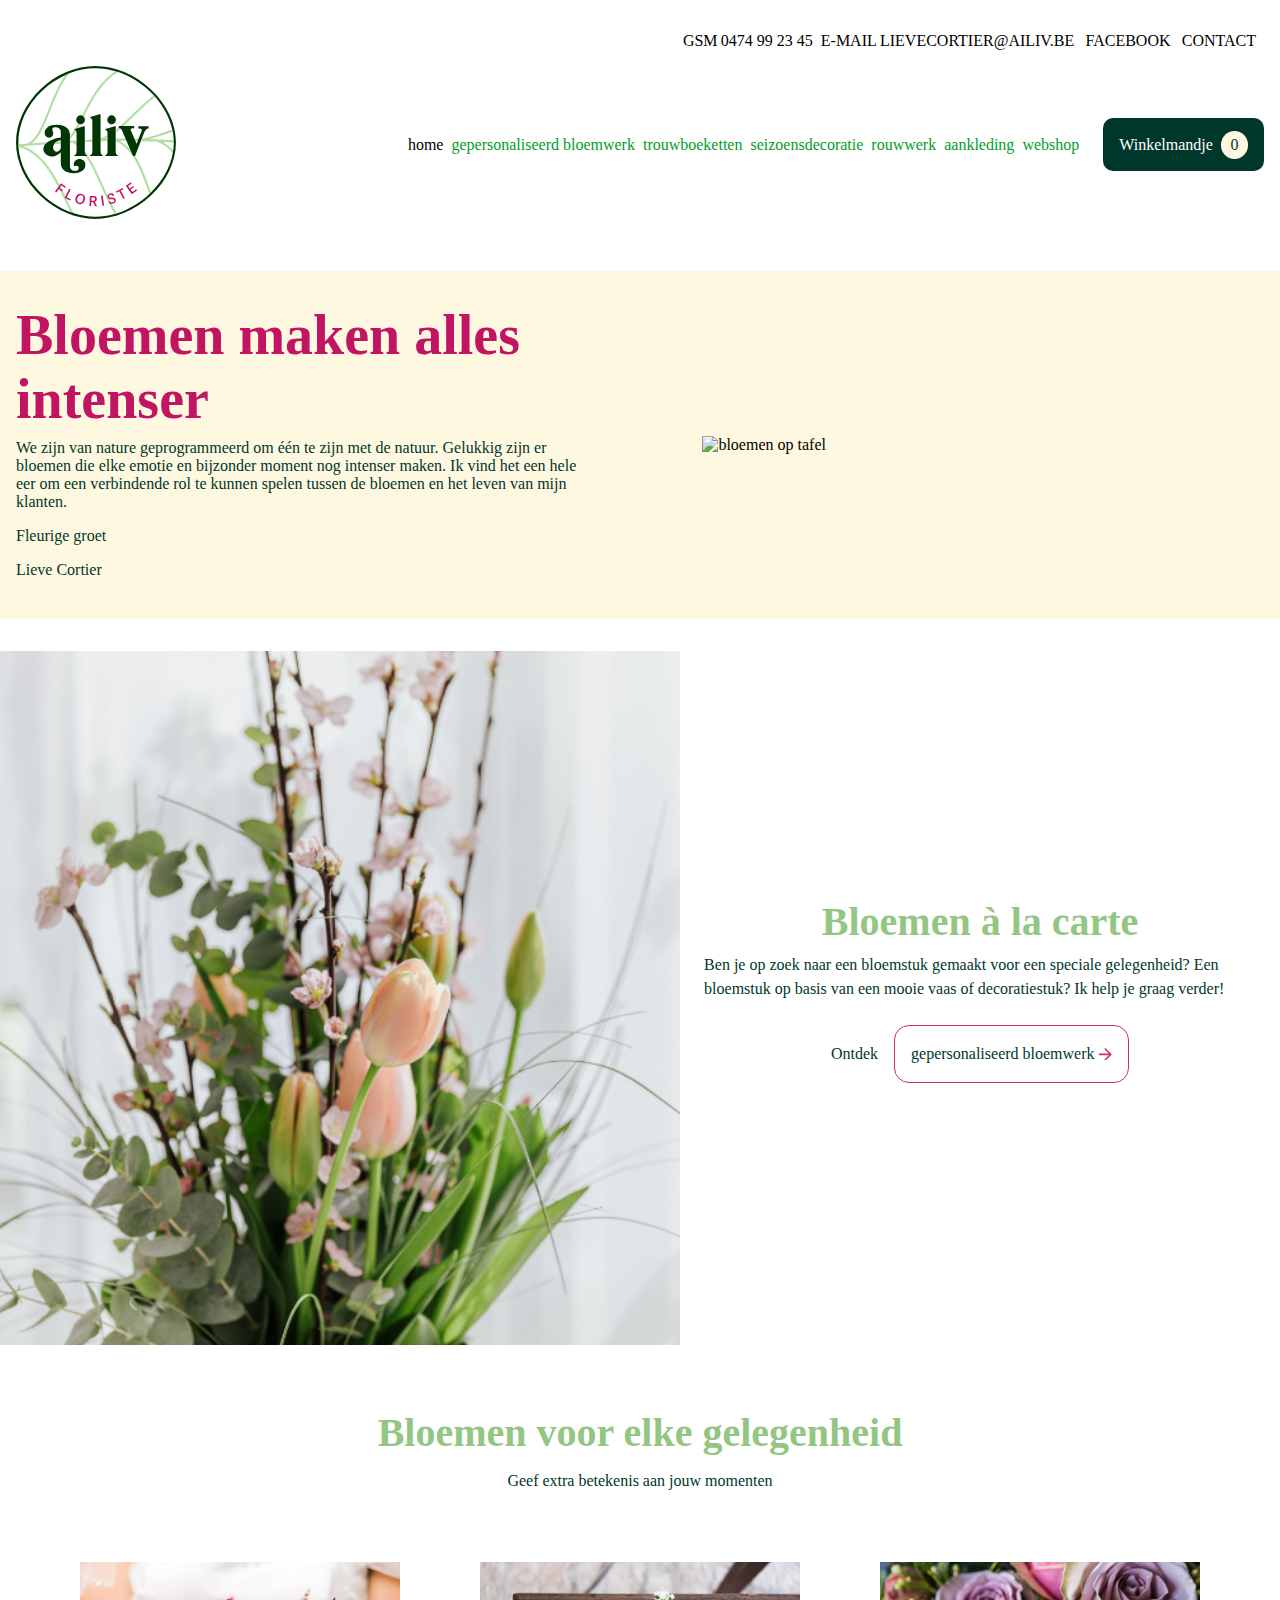
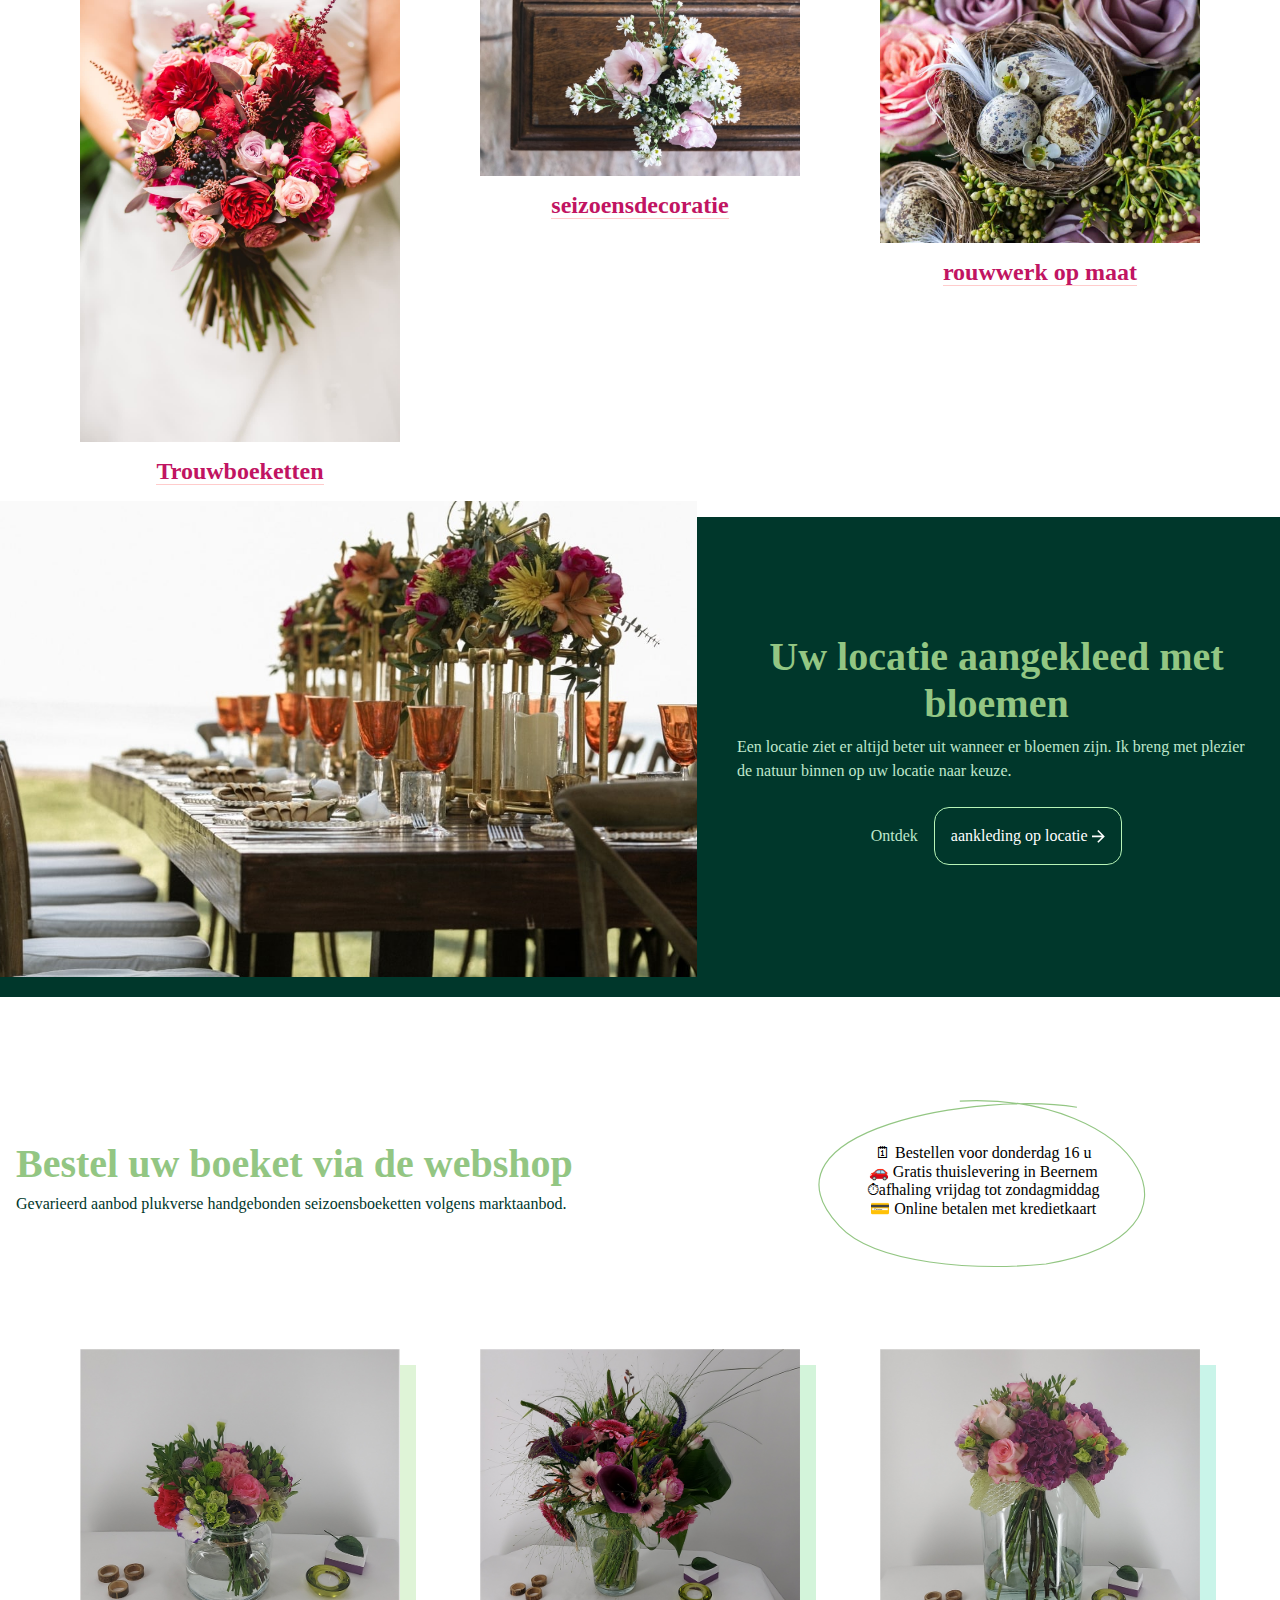
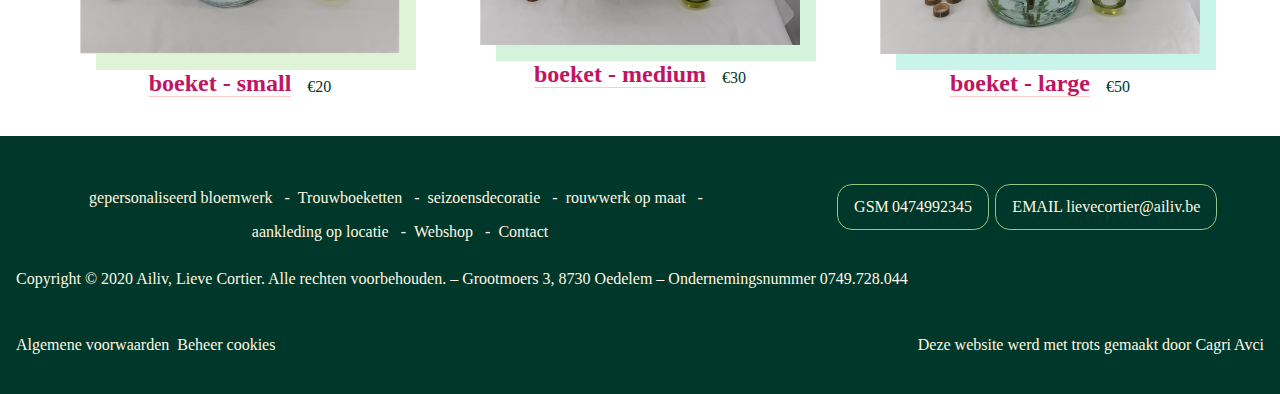
==== commit f107df1d: "changed de formatie -> cca" ====
--- a/index.html
+++ b/index.html
@@ -302,7 +302,7 @@
                     <p>Beheer cookies</p>
                 </a>
             </div>
-            <p>Deze website werd met trots gemaakt door <a href="#">De Formatie</a></p>
+            <p>Deze website werd met trots gemaakt door <a href="#">Cagri Avci</a></p>
         </div>
     </footer>
 
--- a/_static/css/main.css
+++ b/_static/css/main.css
@@ -1,4 +1,5 @@
 @import url("fonts.css");
+
 
 * {
     padding: 0;
@@ -1120,3 +1121,194 @@
 
 /* ----------------checkout---------------- */
 
+.checkout-container{
+    padding: 1rem;
+
+    background-color: #f4f4f4;
+}
+
+.checkout-container form{
+
+    background-color: #fff;
+    margin: 2rem;
+}
+
+.checkout-title{
+    padding: 2rem 1rem;
+    border-bottom: #f4f4f4 1px solid;
+}
+
+.checkout-container h2{
+    text-align: left;
+    font-size: 2rem;
+    
+}
+fieldset{
+    border: none;
+   
+    padding: 1rem;
+    padding: 2rem 1rem;
+
+    display: flex;
+    flex-wrap: wrap;
+    align-items: center;
+
+}
+
+.checkout-container label{
+    margin-bottom: 0rem;
+}
+
+.checkout-container input {
+    flex-basis: 100%;
+    background-color: #fafafa;
+    border:none;
+    border: 1px solid #f4f4f4;
+    margin: 0.5rem 0rem 1.5rem 0rem;
+}
+
+.checkout-container select{
+    flex-basis: 100%;
+    background-color: #fafafa;
+    border:none;
+    border: 1px solid #f4f4f4;
+    margin: 0.5rem 0rem 1.5rem 0rem;
+    border-radius: 5px;
+    font-size: 1.5rem;
+
+    /* hide the dropdown arrow */
+    -webkit-appearance: none;
+    -moz-appearance: none;
+    text-indent: 1px;
+    text-overflow: '';
+}
+
+.checkout-container textarea {
+    flex-basis: 100%;
+    background-color: #fafafa;
+    border:none;
+    border: 1px solid #f4f4f4;
+    margin: 0.5rem 0rem 1.5rem 0rem;
+    padding: 1rem;
+}
+
+.checkout-inner-flexcontainer{
+    flex-basis: 100%;
+    
+    display: flex;
+    justify-content: space-between;
+    align-items: center;
+
+}
+
+.checkout-inner-flexcontainer div{
+    display: flex;
+    flex-wrap: wrap;
+    align-items: center;
+    justify-content: left;
+}
+
+.delivery-adress{
+    flex-wrap: nowrap;
+    justify-content: left;
+    align-items: center;
+}
+
+.delivery-adress input {
+    flex-basis: 10%;
+}
+
+.delivery-sugestion{
+    flex-basis: 80%;
+    display: flex;
+    flex-wrap: wrap;
+    align-items: center;
+    justify-content: left;
+
+}
+
+.delivery-sugestion p{
+    flex-basis: 100%;
+}
+
+.delivery-price{
+    flex-basis: 10%;
+}
+
+.checkout-check{
+    display: flex;
+    align-items: center;
+    justify-content: left;
+}
+
+.checkout-check input{
+    order: -1;
+    margin: 0 1rem 0 0;
+}
+
+.checkout-bank input[type="number"] {
+    -webkit-appearance: none;
+    -moz-appearance: textfield;
+}
+
+.bank-date{
+    flex-basis: 100%;
+
+    display: flex;
+    align-items: center;
+    justify-content: space-between;
+}
+
+.bank-date div{
+    flex-basis: 48%;
+    
+
+    display: flex;
+    flex-wrap: wrap;
+    align-items: center;
+    justify-content: left;
+}
+
+.checkout-container input[type='checkbox'] {
+    flex-basis: 0;
+}
+
+.checkout-overview div{
+    flex-basis: 100%;
+
+    display: flex;
+    justify-content: space-between;
+    align-items: center;
+}
+
+.checkout-overview div:last-child p{
+    font-weight: bold;
+}
+
+.place-order{
+    display: flex;
+    justify-content: center;
+    align-items: center;
+    margin: 2rem;
+}
+
+.place-order a{
+    text-align: center;
+
+    margin: 1rem 2rem;
+    padding: 1rem;
+    border-radius: 10px;
+    background-color: #00372b;
+    color: #ffffff;
+    width: 100%;
+    display: block;
+    margin-left: auto;
+    margin-right: auto;
+
+    transition: ease 0.4s;
+}
+
+.place-order a:hover{
+    background-color: #00b62f;
+    
+}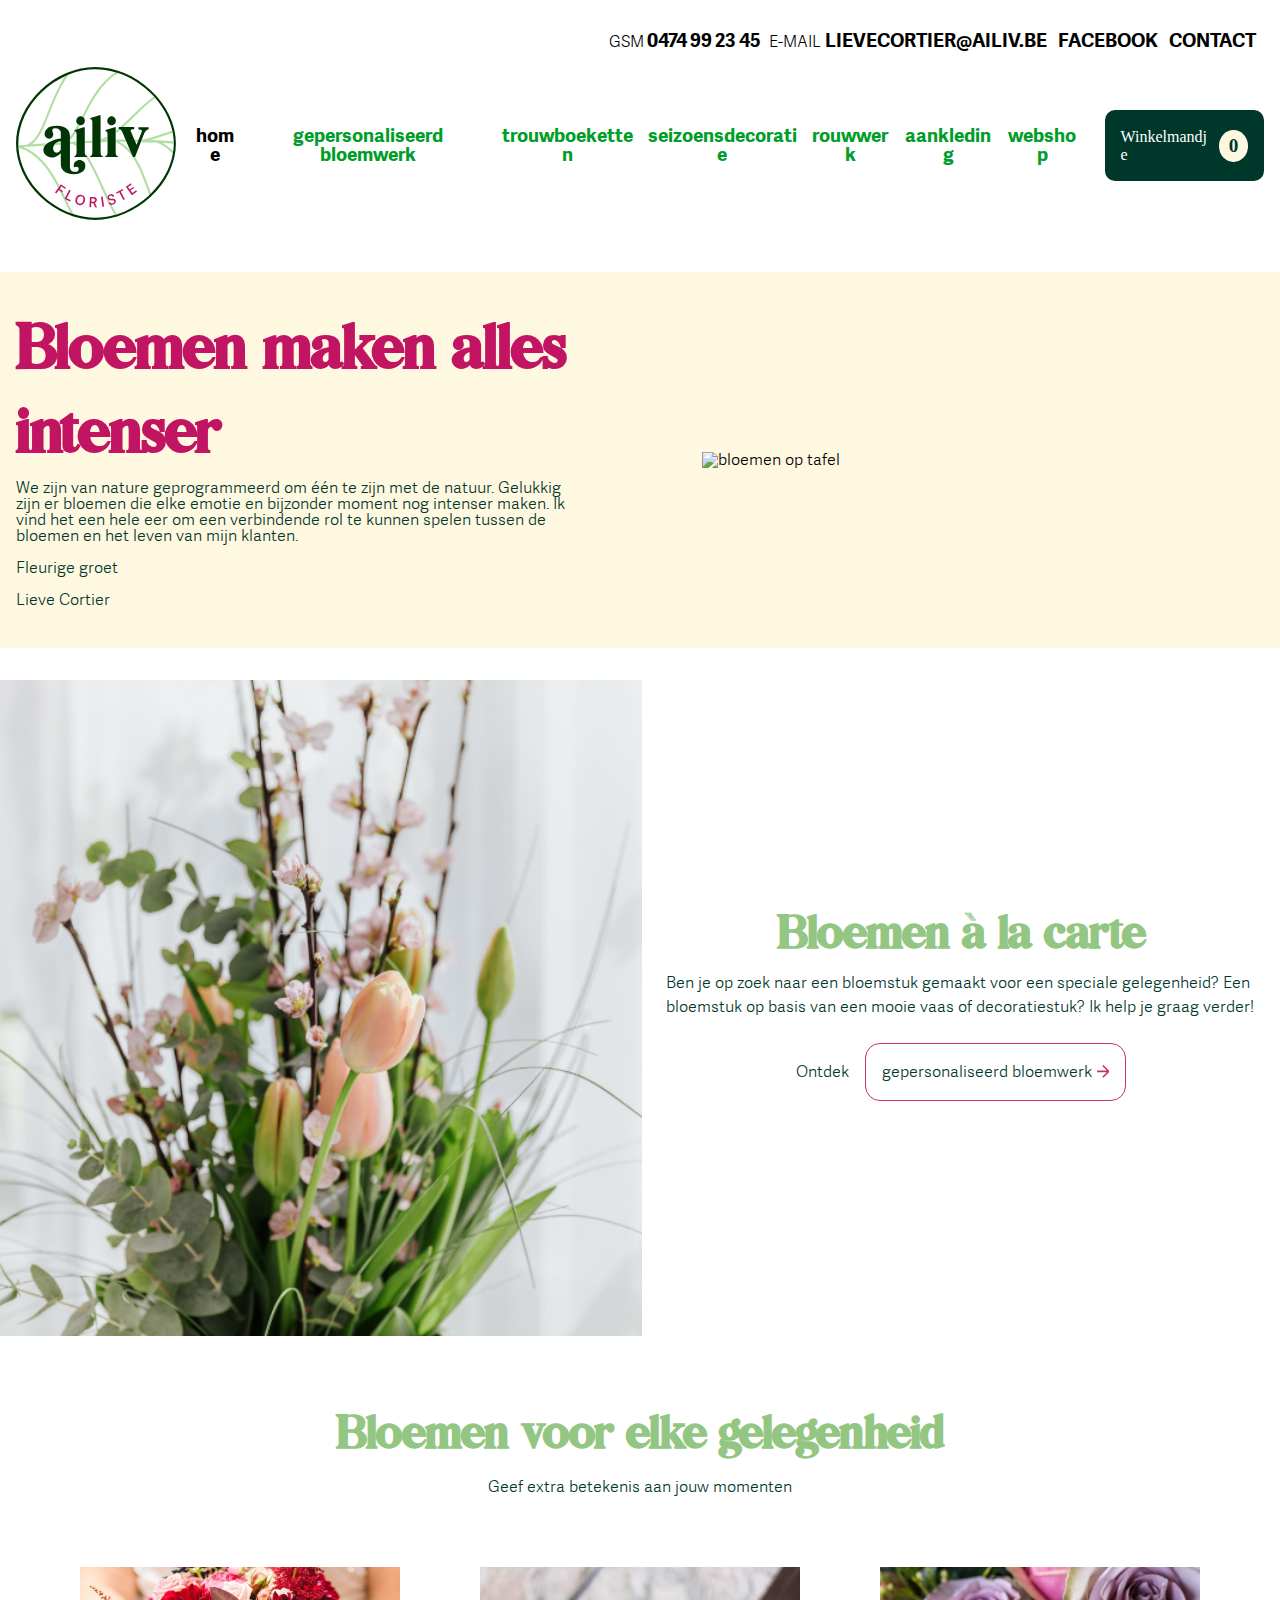
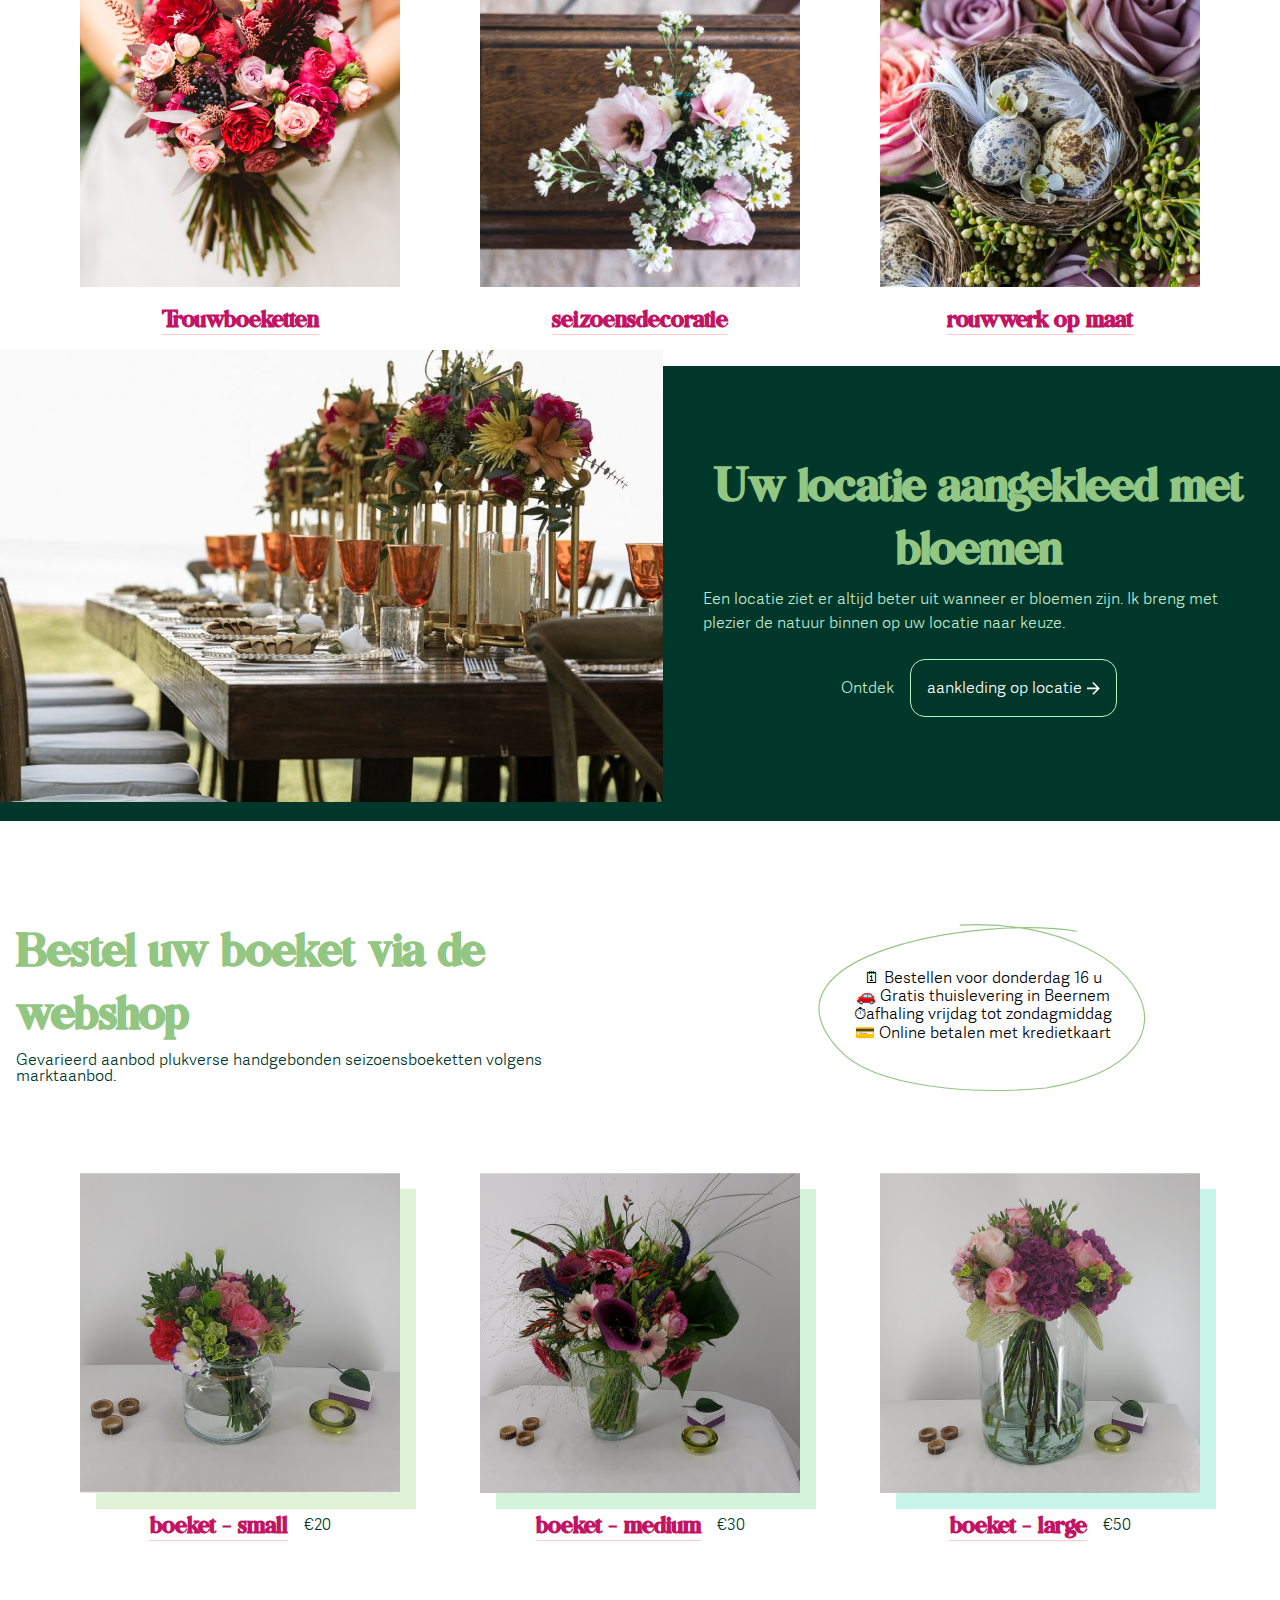
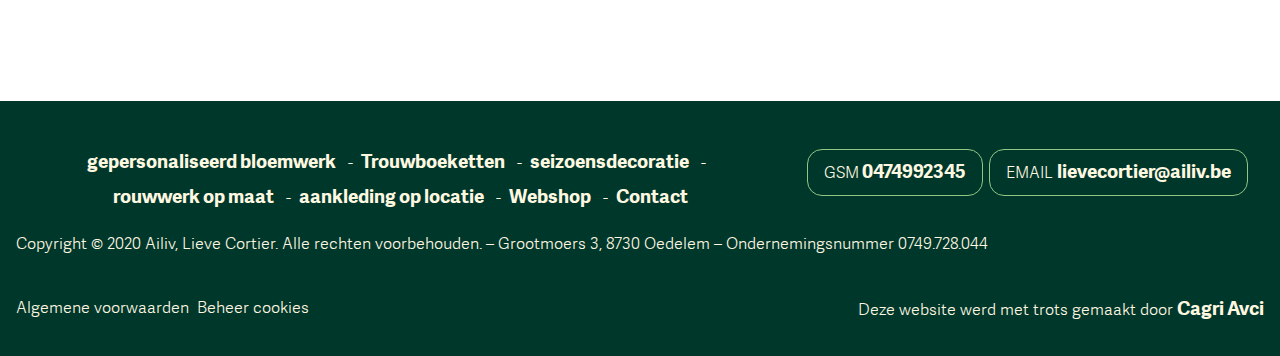
==== commit 1b0ed42c: "checkout overview is generated dynamically" ====
--- a/index.html
+++ b/index.html
@@ -72,7 +72,7 @@
                     een mooie vaas of decoratiestuk? Ik help je graag verder!</p>
                 <div class="action-container">
                     <p>Ontdek</p>
-                    <a class="actionbutton" href="#">
+                    <a class="actionbutton" href="dienst_gepersonaliseerd_bloemwerk_index.html">
                         <p>gepersonaliseerd bloemwerk</p>
                         <svg class="arrow" version="1.1" id="Capa_1" xmlns="http://www.w3.org/2000/svg"
                             xmlns:xlink="http://www.w3.org/1999/xlink" x="0px" y="0px" width="408px" height="408px"
--- a/_static/css/main.css
+++ b/_static/css/main.css
@@ -1,4 +1,36 @@
 @import url("fonts.css");
+@font-face{
+    font-family: 'adelle-sans';
+    src: url("../media/fonts/adelle-sans-regular-webfont.woff") format("woff"),
+    url("../media/fonts/adelle-sans-regular-webfont.woff2") format("woff2");
+    font-weight: normal;
+    font-style: normal;
+}
+
+
+@font-face{
+    font-family: 'adelle-sans';
+    src: url("../media/fonts/adelle-sans-bold-webfont.woff") format("woff"),
+    url("../media/fonts/adelle-sans-bold-webfont.woff2") format("woff2");
+    font-weight: bold;
+    font-style: normal;
+}
+
+@font-face{
+    font-family: 'adelle-sans';
+    src: url("../media/fonts/adelle-sans-light-webfont.woff") format("woff"),
+    url("../media/fonts/adelle-sans-light-webfont.woff2") format("woff2");
+    font-weight:lighter;
+    font-style: normal;
+}
+
+@font-face{
+    font-family: 'bilingual';
+    src: url("../media/fonts/bilingual_serif_font-webfont.woff") format("woff"),
+    url("../media/fonts/bilingual_serif_font-webfont.woff2") format("woff2");
+    font-weight: normal;
+    font-style: normal;
+}
 
 
 * {
@@ -9,8 +41,8 @@
 }
 
 body{
-    font-family: 'adelle';
-
+    font-family: 'adelle-sans', 'sans-serif';
+    font-weight: normal;
 }
 
 .center-width {
@@ -32,19 +64,25 @@
 a {
     text-decoration: none;
     color: #000;
-
+    font-weight: bold;
+    font-size: 1.2rem;
 }
 
 #myBtn{
     position: fixed;
-    bottom: 2rem;
+    bottom: 4rem;
     right: 2rem;
 
     width: 4rem;
-    height: 2rem;
-    background-color: #c11462;
-    border: 1px solid #c43070;
+    height: 4rem;
+    /* background-color: #00b62f; */
+    border: none;
     cursor: pointer;
+    /* border-radius: 100%; */
+}
+
+#myBtn:focus{
+    background-color: #00372b;
 }
 
 .nav__top ul {
@@ -60,7 +98,7 @@
 
 @media (min-width: 1000px) {
     .nav__top ul {
-        justify-content: right;
+        justify-content: flex-end;
     }
 }
 .nav__top li {
@@ -214,16 +252,25 @@
 p,
 a {
     word-break: break-word;
+   
+}
+
+h1,
+h2,
+h3,
+h4{
+    font-family: 'bilingual','sans-serif';
+    font-weight: bolder;
 }
 
 h1 {
     color: #c11462;
-    font-size: 3.5rem;
+    font-size: 4rem;
 }
 
 h2 {
     color: #93c683;
-    font-size: 2.5rem;
+    font-size: 3rem;
     text-align: center;
 }
 
@@ -399,14 +446,15 @@
     justify-content: center;
 }
 
-.card a {
-    
-}
 
 .card img {
     /* width: 100%; */
 
     width: 20rem;
+    height: 20rem;
+
+    object-fit: cover;
+    object-position: center;
     margin-bottom: 1rem;
 }
 
@@ -515,6 +563,7 @@
     padding: 1rem;
     background-color: #00372b;
     color: #fff8e1;
+    margin-top: 10%;
 
 }
 
@@ -1039,6 +1088,11 @@
     width: 2rem;
 }
 
+.shopping-list{
+    overflow-y: scroll;
+    height: 80%;
+}
+
 .shopping-product{
     margin-top: 2rem;
     display: flex;
@@ -1083,10 +1137,11 @@
 
 .shopping-bottom{
     position: absolute;
-    bottom: 1rem;
+    bottom: 0rem;
     width: 100%;
     padding: 2rem;
     border-top:  1px solid rgba(0, 0, 0,0.2);
+    background-color: #fff;
 }
 
 .shopping-bottom-total{
@@ -1120,11 +1175,16 @@
 
 
 /* ----------------checkout---------------- */
+.bgcolor--grey{
+    background-color: #f4f4f4;
+}
 
 .checkout-container{
     padding: 1rem;
-
-    background-color: #f4f4f4;
+}
+
+.checkout-container .shopping-list{
+    height: 25vw;
 }
 
 .checkout-container form{
@@ -1136,6 +1196,9 @@
 .checkout-title{
     padding: 2rem 1rem;
     border-bottom: #f4f4f4 1px solid;
+    display: flex;
+    align-items: center;
+    justify-content: space-between;
 }
 
 .checkout-container h2{
@@ -1165,6 +1228,10 @@
     border:none;
     border: 1px solid #f4f4f4;
     margin: 0.5rem 0rem 1.5rem 0rem;
+}
+
+.required::after{
+    content: " *";
 }
 
 .checkout-container select{
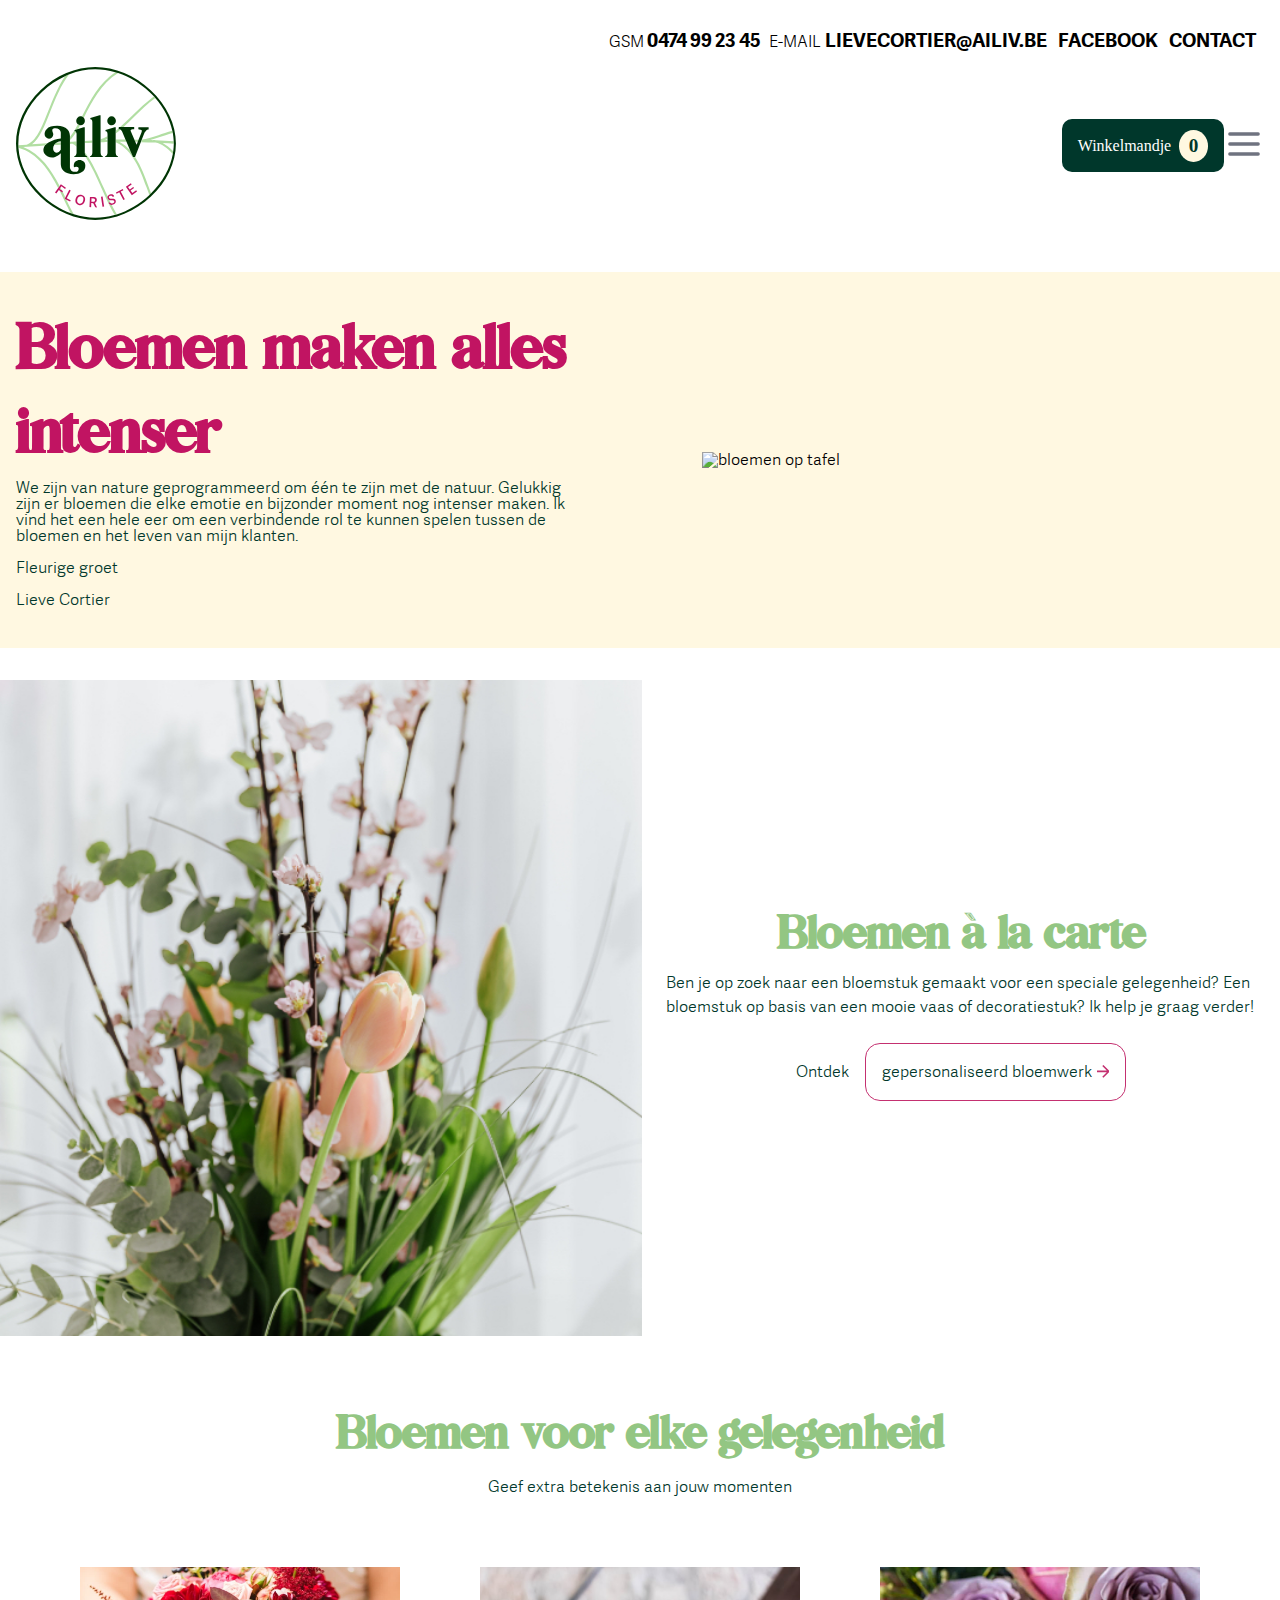
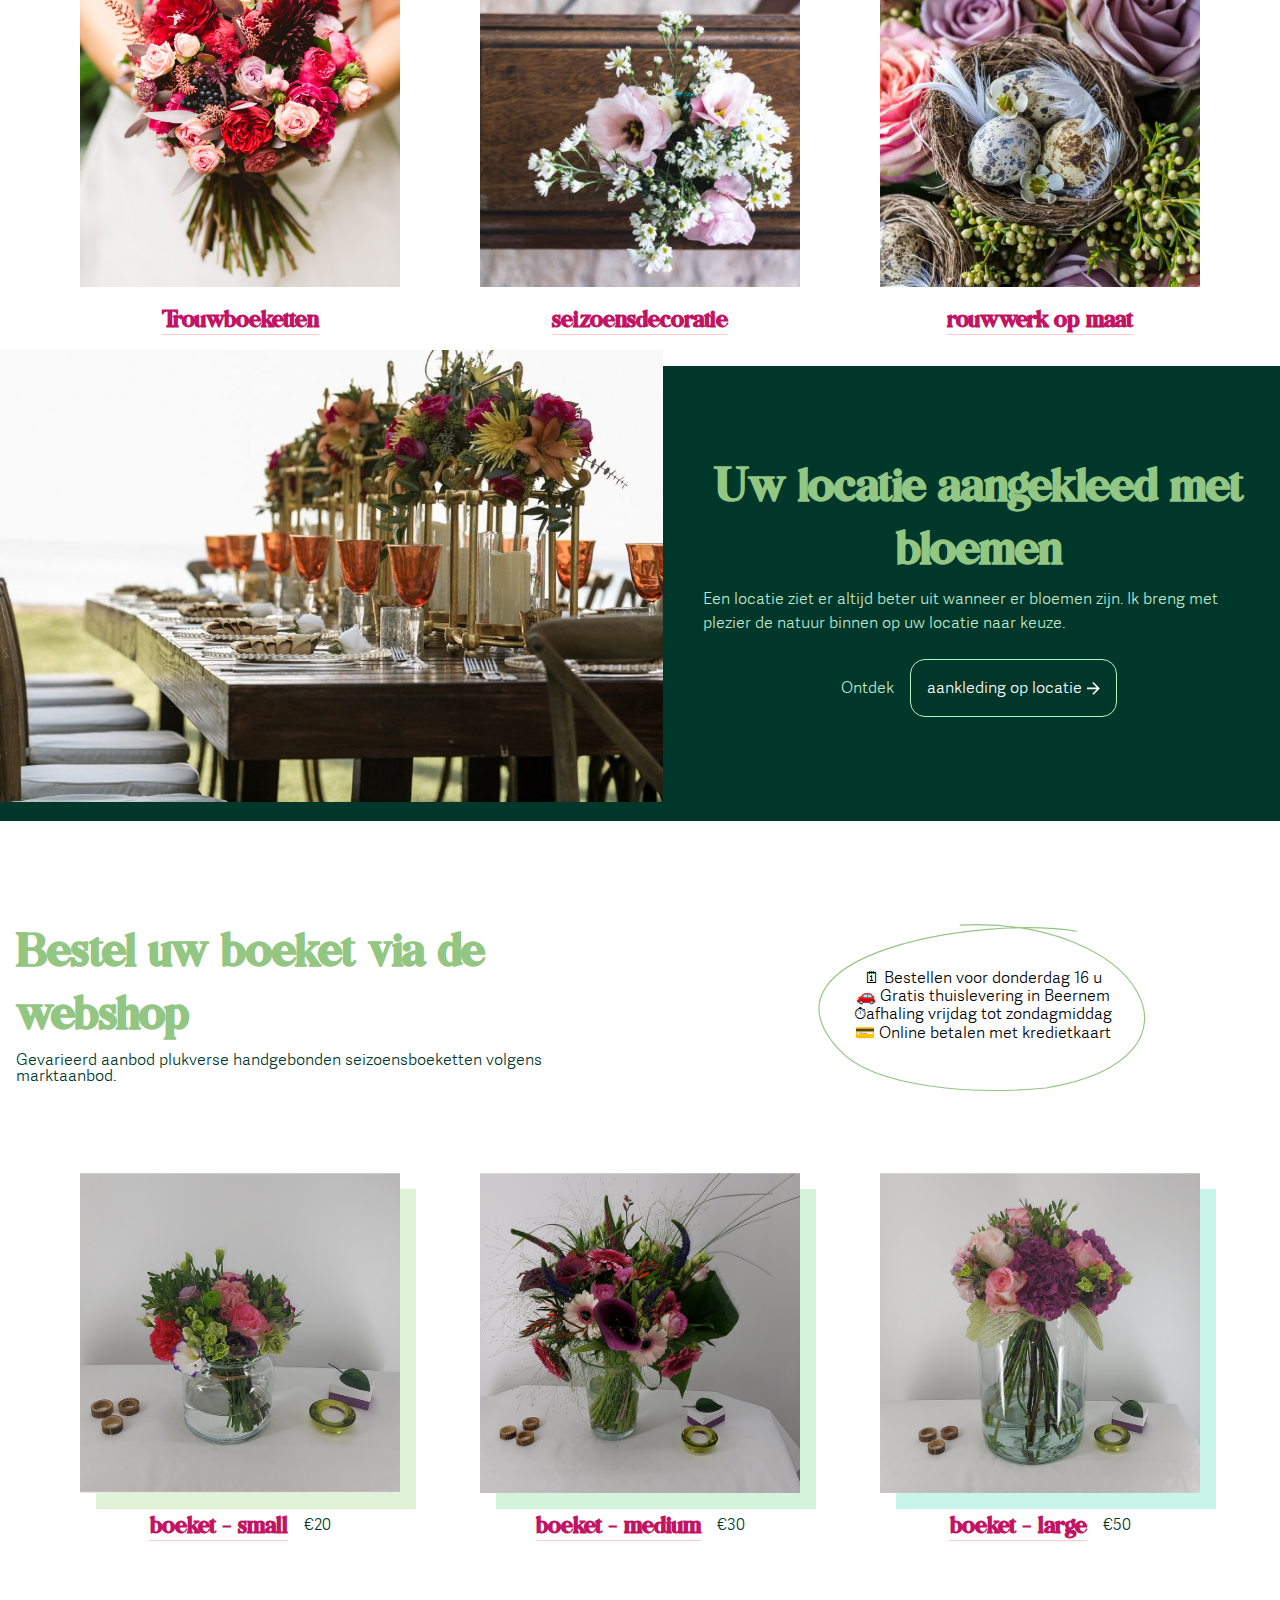
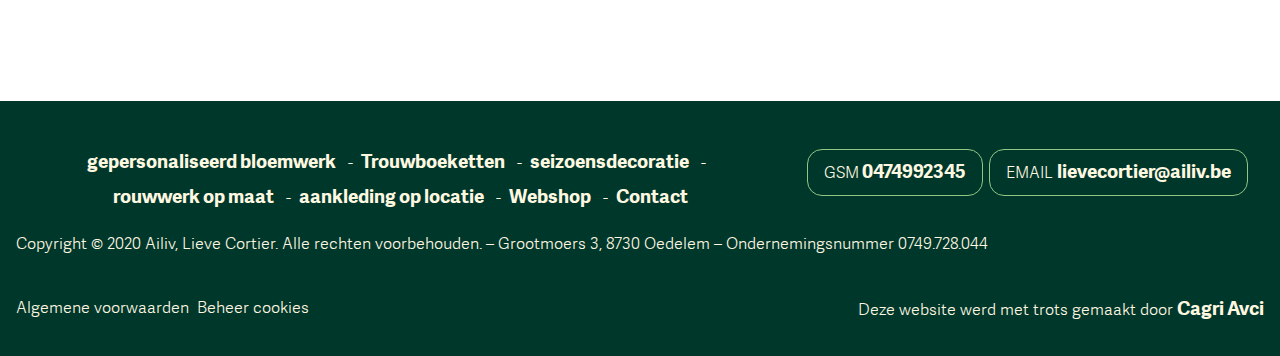
==== commit 00042843: "changed href for css and script" ====
--- a/index.html
+++ b/index.html
@@ -1,312 +1,320 @@
-<!DOCTYPE html>
-<html lang="nl">
-
-<head>
-    <meta charset="UTF-8">
-    <meta name="viewport" content="width=device-width, initial-scale=1.0">
-    <title>Ailiv - Floriste Lieve Cortier</title>
-
-    <!-- css -->
-    <link rel="stylesheet" href="_static/css/main.css">
-
-    <!-- favicon -->
-
-</head>
-
-<body>
-    <header class="center-width">
-        <nav class="nav__top">
-            <ul>
-                <li class="phonenumber">GSM<a href="tel:+3274992345">0474 99 23 45</a></li>
-                <li>E-MAIL<a href="mailto:LIEVECORTIER@AILIV.BE">LIEVECORTIER@AILIV.BE</a></li>
-                <li><a href="#">FACEBOOK</a></li>
-                <li><a href="#">CONTACT</a></li>
-            </ul>
-        </nav>
-        <nav class="nav__bottom">
-            <div class="nav__brand">
-                <a href="index.html"><img src="_static/media/logo.svg" alt="logo Ailiv floriste"></a>
-            </div>
-
-            <ul class="nav_items hidden">
-                <!-- --javascript-- -->
-            </ul>
-            <div class="nav__basket">
-                <a href="#">
-                    <p>Winkelmandje</p>
-                    <div class="basket-amount">0</div>
-                </a>
-            </div>
-            <div class="hamburger-icon">
-                <a href="#">
-                    <svg class="hamburger" width="48px" height="48px" viewBox="0 0 48 48"
-                        xmlns="http://www.w3.org/2000/svg">
-                        <path d="M41,14H7a2,2,0,0,1,0-4H41A2,2,0,0,1,41,14Z" fill="#6f7380" />
-                        <path d="M41,26H7a2,2,0,0,1,0-4H41A2,2,0,0,1,41,26Z" fill="#6f7380" />
-                        <path d="M41,38H7a2,2,0,0,1,0-4H41A2,2,0,0,1,41,38Z" fill="#6f7380" /></svg>
-                </a>
-            </div>
-        </nav>
-    </header>
-    <main class="center-width">
-        <article class="article-first">
-            <section>
-                <h1>Bloemen maken alles intenser</h1>
-                <p>We zijn van nature geprogrammeerd om één te zijn met de natuur. Gelukkig zijn er
-                    bloemen die elke emotie en bijzonder moment nog intenser maken. Ik vind het een hele eer om een
-                    verbindende rol te kunnen spelen tussen de bloemen en het leven van mijn klanten.</p>
-                <p>Fleurige groet</p>
-                <p>Lieve Cortier</p>
-            </section>
-            <div>
-                <img src="https://uploads-ssl.webflow.com/5f5248794bbeccf44d459b82/5f64643644b5d8fdfc9192bf_ailiv-headingfoto.png"
-                    alt="bloemen op tafel">
-            </div>
-        </article>
-        <article class="article-second">
-            <img src="_static/media/images/flowers_aLaCarte.jpg"
-                alt="bloemen">
-            <section>
-                <h2>Bloemen à la carte</h2>
-                <p>Ben je op zoek naar een bloemstuk gemaakt voor een speciale gelegenheid? Een bloemstuk op basis van
-                    een mooie vaas of decoratiestuk? Ik help je graag verder!</p>
-                <div class="action-container">
-                    <p>Ontdek</p>
-                    <a class="actionbutton" href="dienst_gepersonaliseerd_bloemwerk_index.html">
-                        <p>gepersonaliseerd bloemwerk</p>
-                        <svg class="arrow" version="1.1" id="Capa_1" xmlns="http://www.w3.org/2000/svg"
-                            xmlns:xlink="http://www.w3.org/1999/xlink" x="0px" y="0px" width="408px" height="408px"
-                            viewBox="0 0 408 408" style="enable-background:new 0 0 408 408;" xml:space="preserve">
-                            <g>
-                                <g id="arrow-forward">
-                                    <polygon
-                                        points="204,0 168.3,35.7 311.1,178.5 0,178.5 0,229.5 311.1,229.5 168.3,372.3 204,408 408,204   " />
-                                </g>
-                            </g>
-                            <g>
-                            </g>
-                            <g>
-                            </g>
-                            <g>
-                            </g>
-                            <g>
-                            </g>
-                            <g>
-                            </g>
-                            <g>
-                            </g>
-                            <g>
-                            </g>
-                            <g>
-                            </g>
-                            <g>
-                            </g>
-                            <g>
-                            </g>
-                            <g>
-                            </g>
-                            <g>
-                            </g>
-                            <g>
-                            </g>
-                            <g>
-                            </g>
-                            <g>
-                            </g>
-                        </svg>
-                    </a>
-                </div>
-            </section>
-        </article>
-        <section class="cards-header">
-            <h2>Bloemen voor elke gelegenheid</h2>
-            <p>Geef extra betekenis aan jouw momenten</p>
-        </section>
-        <article class="card--container">
-            <section class="card">
-                <img src="_static/media/images/flowers_card1.jpeg"
-                        alt="">
-                <a href="#">
-                    
-                    <h4>Trouwboeketten</h4>
-                </a>
-            </section>
-            <section class="card">
-                <img src="_static/media/images/flowers_card2.jpeg"
-                        alt="">
-                <a href="#">
-                    
-                    <h4>seizoensdecoratie</h4>
-                </a>
-            </section>
-            <section class="card">
-                <img src="_static/media/images/flowers_card3.jpeg"
-                        alt="">
-                <a href="#">
-                    
-                    <h4>rouwwerk op maat</h4>
-                </a>
-            </section>
-        </article>
-        <article class="bgcolor-green article-second">
-            <div>
-                <img class="offset-img" src="_static/media/images/flowers_aankleed_locatie.jpeg" alt="bloemen">
-            </div>
-            <section>
-                <h2>Uw locatie aangekleed met bloemen</h2>
-                <p>Een locatie ziet er altijd beter uit wanneer er bloemen zijn. Ik breng met plezier de natuur binnen
-                    op uw locatie naar keuze.</p>
-                <div class="action-container">
-                    <p>Ontdek</p>
-                    <a class="actionbutton" href="#">
-                        <p class="color-white">aankleding op locatie</p>
-                        <svg class="arrow" version="1.1" id="Capa_1" xmlns="http://www.w3.org/2000/svg"
-                            xmlns:xlink="http://www.w3.org/1999/xlink" x="0px" y="0px" width="408px" height="408px"
-                            viewBox="0 0 408 408" style="enable-background:new 0 0 408 408;" xml:space="preserve">
-                            <g>
-                                <g id="arrow-forward">
-                                    <polygon
-                                        points="204,0 168.3,35.7 311.1,178.5 0,178.5 0,229.5 311.1,229.5 168.3,372.3 204,408 408,204   " />
-                                </g>
-                            </g>
-                            <g>
-                            </g>
-                            <g>
-                            </g>
-                            <g>
-                            </g>
-                            <g>
-                            </g>
-                            <g>
-                            </g>
-                            <g>
-                            </g>
-                            <g>
-                            </g>
-                            <g>
-                            </g>
-                            <g>
-                            </g>
-                            <g>
-                            </g>
-                            <g>
-                            </g>
-                            <g>
-                            </g>
-                            <g>
-                            </g>
-                            <g>
-                            </g>
-                            <g>
-                            </g>
-                        </svg>
-                    </a>
-                </div>
-            </section>
-        </article>
-        <article class="webshop-info">
-            <div>
-                <h2>Bestel uw boeket via de webshop</h2>
-                <p>Gevarieerd aanbod plukverse handgebonden seizoensboeketten volgens marktaanbod.</p>
-            </div>
-            <div class="webshop-bgimg">
-                <ul>
-                    <li>🗓 Bestellen voor donderdag 16 u</li>
-                    <li>🚗 Gratis thuislevering in Beernem</li>
-                    <li>⏱afhaling vrijdag tot zondagmiddag</li>
-                    <li>💳 Online betalen met kredietkaart</li>
-                </ul>
-            </div>
-        </article>
-        <article class="card--container webshop-cards bgshadow">
-            <!-- <section class="card">
-                <img src="https://uploads-ssl.webflow.com/5f5248796f0e6e75b273d0e2/5f5b688941ef3b4a015b5e77_thomas-ae-295NLwGdrKM-unsplash.jpg"
-                    alt="">
-                <div class="card-info">
-                    <a href="#">
-                        <h4>Boeket small</h4>
-                    </a>
-                    <p class="price">€30</p>
-                </div>
-            </section>
-            <section class="card">
-                <img src="https://uploads-ssl.webflow.com/5f5248796f0e6e75b273d0e2/5f5b688941ef3b4a015b5e77_thomas-ae-295NLwGdrKM-unsplash.jpg"
-                    alt="">
-                <div class="card-info">
-                    <a href="#">
-                        <h4>Boeket medium</h4>
-                    </a>
-                    <p class="price">€40</p>
-                </div>
-            </section>
-            <section class="card">
-                <img src="https://uploads-ssl.webflow.com/5f5248796f0e6e75b273d0e2/5f5b688941ef3b4a015b5e77_thomas-ae-295NLwGdrKM-unsplash.jpg"
-                    alt="">
-                <div class="card-info">
-                    <a href="#">
-                        <h4>Boeket large</h4>
-                    </a>
-                    <p class="price">€50</p>
-                </div>
-            </section> -->
-        </article>
-    </main>
-    <footer class="">
-        <div class="footer-nav center-width">
-            <ul>
-                <li>
-                    <a href="#">gepersonaliseerd bloemwerk</a>
-                    <div class="dash">-</div>
-                </li>
-                <li>
-                    <a href="#">Trouwboeketten</a>
-                    <div class="dash">-</div>
-                </li>
-                <li>
-                    <a href="#">seizoensdecoratie</a>
-                    <div class="dash">-</div>
-                </li>
-                <li>
-                    <a href="#">rouwwerk op maat</a>
-                    <div class="dash">-</div>
-                </li>
-                <li>
-                    <a href="#">aankleding op locatie</a>
-                    <div class="dash">-</div>
-                </li>
-                <li>
-                    <a href="#">Webshop</a>
-                    <div class="dash">-</div>
-                </li>
-                <li>
-                    <a href="#">Contact</a>
-                </li>
-            </ul>
-            <div class="footer-contact">
-                <ul>
-                    <li>GSM<a href="tel:+32474992345">0474992345</a></li>
-                    <li>EMAIL<a href="mailto:lievecortier@ailiv.be">lievecortier@ailiv.be</a></li>
-                </ul>
-            </div>
-        </div>
-        <div class="copywright center-width">
-            <p>Copyright © 2020 Ailiv, Lieve Cortier. Alle rechten voorbehouden. – Grootmoers 3, 8730 Oedelem –
-                Ondernemingsnummer 0749.728.044</p>
-        </div>
-        <div class="footer-voorwaarden center-width">
-            <div class="voorwaarden-links">
-                <a href="#">
-                    <p>Algemene voorwaarden</p>
-                </a>
-                <a href="#">
-                    <p>Beheer cookies</p>
-                </a>
-            </div>
-            <p>Deze website werd met trots gemaakt door <a href="#">Cagri Avci</a></p>
-        </div>
-    </footer>
-
-    <script src="_static/js/data.js"></script>
-    <script src="_static/js/main.js"></script>
-</body>
+<!DOCTYPE html>
+<html lang="nl">
+
+<head>
+    <meta charset="UTF-8">
+    <meta name="viewport" content="width=device-width, initial-scale=1.0">
+    <title>Ailiv - Floriste Lieve Cortier</title>
+
+    <!-- css -->
+    <link rel="stylesheet" href="./_static/css/main.css">
+
+    <!-- favicon -->
+
+    <link rel="shortcut icon" href="_static/media/favicons/favicon.ico" type="image/x-icon">
+    <link rel="apple-touch-icon" sizes="180x180" href="_static/media/favicons/apple-touch-icon.png">
+    <link rel="icon" type="image/png" sizes="32x32" href="_static/media/favicons/favicon-32x32.png">
+    <link rel="icon" type="image/png" sizes="16x16" href="_static/media/favicons/favicon-16x16.png">
+    <link rel="manifest" href="_static/media/favicons/site.webmanifest">
+    <link rel="mask-icon" href="_static/media/favicons/safari-pinned-tab.svg" color="#5bbad5">
+    <meta name="msapplication-TileColor" content="#da532c">
+    <meta name="theme-color" content="#ffffff">
+
+
+
+</head>
+
+<body>
+    <header class="center-width">
+        <nav class="nav__top">
+            <ul>
+                <li class="phonenumber">GSM<a href="tel:+3274992345">0474 99 23 45</a></li>
+                <li>E-MAIL<a href="mailto:LIEVECORTIER@AILIV.BE">LIEVECORTIER@AILIV.BE</a></li>
+                <li><a href="#">FACEBOOK</a></li>
+                <li><a href="#">CONTACT</a></li>
+            </ul>
+        </nav>
+        <nav class="nav__bottom">
+            <div class="nav__brand">
+                <a href="index.html"><img src="_static/media/logo.svg" alt="logo Ailiv floriste"></a>
+            </div>
+
+            <ul class="nav_items hidden">
+                <!-- --javascript-- -->
+            </ul>
+            <div class="nav__basket">
+                <a href="#">
+                    <p>Winkelmandje</p>
+                    <div class="basket-amount">0</div>
+                </a>
+            </div>
+            <div class="hamburger-icon">
+                <a href="#">
+                    <svg class="hamburger" width="48px" height="48px" viewBox="0 0 48 48"
+                        xmlns="http://www.w3.org/2000/svg">
+                        <path d="M41,14H7a2,2,0,0,1,0-4H41A2,2,0,0,1,41,14Z" fill="#6f7380" />
+                        <path d="M41,26H7a2,2,0,0,1,0-4H41A2,2,0,0,1,41,26Z" fill="#6f7380" />
+                        <path d="M41,38H7a2,2,0,0,1,0-4H41A2,2,0,0,1,41,38Z" fill="#6f7380" /></svg>
+                </a>
+            </div>
+        </nav>
+    </header>
+    <main class="center-width">
+        <article class="article-first">
+            <section>
+                <h1>Bloemen maken alles intenser</h1>
+                <p>We zijn van nature geprogrammeerd om één te zijn met de natuur. Gelukkig zijn er
+                    bloemen die elke emotie en bijzonder moment nog intenser maken. Ik vind het een hele eer om een
+                    verbindende rol te kunnen spelen tussen de bloemen en het leven van mijn klanten.</p>
+                <p>Fleurige groet</p>
+                <p>Lieve Cortier</p>
+            </section>
+            <div>
+                <img src="https://uploads-ssl.webflow.com/5f5248794bbeccf44d459b82/5f64643644b5d8fdfc9192bf_ailiv-headingfoto.png"
+                    alt="bloemen op tafel">
+            </div>
+        </article>
+        <article class="article-second">
+            <img src="_static/media/images/flowers_aLaCarte.jpg" alt="bloemen">
+            <section>
+                <h2>Bloemen à la carte</h2>
+                <p>Ben je op zoek naar een bloemstuk gemaakt voor een speciale gelegenheid? Een bloemstuk op basis van
+                    een mooie vaas of decoratiestuk? Ik help je graag verder!</p>
+                <div class="action-container">
+                    <p>Ontdek</p>
+                    <a class="actionbutton" href="dienst_gepersonaliseerd_bloemwerk_index.html">
+                        <p>gepersonaliseerd bloemwerk</p>
+                        <svg class="arrow" version="1.1" id="Capa_1" xmlns="http://www.w3.org/2000/svg"
+                            xmlns:xlink="http://www.w3.org/1999/xlink" x="0px" y="0px" width="408px" height="408px"
+                            viewBox="0 0 408 408" style="enable-background:new 0 0 408 408;" xml:space="preserve">
+                            <g>
+                                <g id="arrow-forward">
+                                    <polygon
+                                        points="204,0 168.3,35.7 311.1,178.5 0,178.5 0,229.5 311.1,229.5 168.3,372.3 204,408 408,204   " />
+                                </g>
+                            </g>
+                            <g>
+                            </g>
+                            <g>
+                            </g>
+                            <g>
+                            </g>
+                            <g>
+                            </g>
+                            <g>
+                            </g>
+                            <g>
+                            </g>
+                            <g>
+                            </g>
+                            <g>
+                            </g>
+                            <g>
+                            </g>
+                            <g>
+                            </g>
+                            <g>
+                            </g>
+                            <g>
+                            </g>
+                            <g>
+                            </g>
+                            <g>
+                            </g>
+                            <g>
+                            </g>
+                        </svg>
+                    </a>
+                </div>
+            </section>
+        </article>
+        <section class="cards-header">
+            <h2>Bloemen voor elke gelegenheid</h2>
+            <p>Geef extra betekenis aan jouw momenten</p>
+        </section>
+        <article class="card--container">
+            <section class="card">
+                <img src="_static/media/images/flowers_card1.jpeg" alt="">
+                <a href="#">
+
+                    <h4>Trouwboeketten</h4>
+                </a>
+            </section>
+            <section class="card">
+                <img src="_static/media/images/flowers_card2.jpeg" alt="">
+                <a href="#">
+
+                    <h4>seizoensdecoratie</h4>
+                </a>
+            </section>
+            <section class="card">
+                <img src="_static/media/images/flowers_card3.jpeg" alt="">
+                <a href="#">
+
+                    <h4>rouwwerk op maat</h4>
+                </a>
+            </section>
+        </article>
+        <article class="bgcolor-green article-second">
+            <div>
+                <img class="offset-img" src="_static/media/images/flowers_aankleed_locatie.jpeg" alt="bloemen">
+            </div>
+            <section>
+                <h2>Uw locatie aangekleed met bloemen</h2>
+                <p>Een locatie ziet er altijd beter uit wanneer er bloemen zijn. Ik breng met plezier de natuur binnen
+                    op uw locatie naar keuze.</p>
+                <div class="action-container">
+                    <p>Ontdek</p>
+                    <a class="actionbutton" href="#">
+                        <p class="color-white">aankleding op locatie</p>
+                        <svg class="arrow" version="1.1" id="Capa_1" xmlns="http://www.w3.org/2000/svg"
+                            xmlns:xlink="http://www.w3.org/1999/xlink" x="0px" y="0px" width="408px" height="408px"
+                            viewBox="0 0 408 408" style="enable-background:new 0 0 408 408;" xml:space="preserve">
+                            <g>
+                                <g id="arrow-forward">
+                                    <polygon
+                                        points="204,0 168.3,35.7 311.1,178.5 0,178.5 0,229.5 311.1,229.5 168.3,372.3 204,408 408,204   " />
+                                </g>
+                            </g>
+                            <g>
+                            </g>
+                            <g>
+                            </g>
+                            <g>
+                            </g>
+                            <g>
+                            </g>
+                            <g>
+                            </g>
+                            <g>
+                            </g>
+                            <g>
+                            </g>
+                            <g>
+                            </g>
+                            <g>
+                            </g>
+                            <g>
+                            </g>
+                            <g>
+                            </g>
+                            <g>
+                            </g>
+                            <g>
+                            </g>
+                            <g>
+                            </g>
+                            <g>
+                            </g>
+                        </svg>
+                    </a>
+                </div>
+            </section>
+        </article>
+        <article class="webshop-info">
+            <div>
+                <h2>Bestel uw boeket via de webshop</h2>
+                <p>Gevarieerd aanbod plukverse handgebonden seizoensboeketten volgens marktaanbod.</p>
+            </div>
+            <div class="webshop-bgimg">
+                <ul>
+                    <li>🗓 Bestellen voor donderdag 16 u</li>
+                    <li>🚗 Gratis thuislevering in Beernem</li>
+                    <li>⏱afhaling vrijdag tot zondagmiddag</li>
+                    <li>💳 Online betalen met kredietkaart</li>
+                </ul>
+            </div>
+        </article>
+        <article class="card--container webshop-cards bgshadow">
+            <!-- <section class="card">
+                <img src="https://uploads-ssl.webflow.com/5f5248796f0e6e75b273d0e2/5f5b688941ef3b4a015b5e77_thomas-ae-295NLwGdrKM-unsplash.jpg"
+                    alt="">
+                <div class="card-info">
+                    <a href="#">
+                        <h4>Boeket small</h4>
+                    </a>
+                    <p class="price">€30</p>
+                </div>
+            </section>
+            <section class="card">
+                <img src="https://uploads-ssl.webflow.com/5f5248796f0e6e75b273d0e2/5f5b688941ef3b4a015b5e77_thomas-ae-295NLwGdrKM-unsplash.jpg"
+                    alt="">
+                <div class="card-info">
+                    <a href="#">
+                        <h4>Boeket medium</h4>
+                    </a>
+                    <p class="price">€40</p>
+                </div>
+            </section>
+            <section class="card">
+                <img src="https://uploads-ssl.webflow.com/5f5248796f0e6e75b273d0e2/5f5b688941ef3b4a015b5e77_thomas-ae-295NLwGdrKM-unsplash.jpg"
+                    alt="">
+                <div class="card-info">
+                    <a href="#">
+                        <h4>Boeket large</h4>
+                    </a>
+                    <p class="price">€50</p>
+                </div>
+            </section> -->
+        </article>
+    </main>
+    <footer class="">
+        <div class="footer-nav center-width">
+            <ul>
+                <li>
+                    <a href="#">gepersonaliseerd bloemwerk</a>
+                    <div class="dash">-</div>
+                </li>
+                <li>
+                    <a href="#">Trouwboeketten</a>
+                    <div class="dash">-</div>
+                </li>
+                <li>
+                    <a href="#">seizoensdecoratie</a>
+                    <div class="dash">-</div>
+                </li>
+                <li>
+                    <a href="#">rouwwerk op maat</a>
+                    <div class="dash">-</div>
+                </li>
+                <li>
+                    <a href="#">aankleding op locatie</a>
+                    <div class="dash">-</div>
+                </li>
+                <li>
+                    <a href="#">Webshop</a>
+                    <div class="dash">-</div>
+                </li>
+                <li>
+                    <a href="#">Contact</a>
+                </li>
+            </ul>
+            <div class="footer-contact">
+                <ul>
+                    <li>GSM<a href="tel:+32474992345">0474992345</a></li>
+                    <li>EMAIL<a href="mailto:lievecortier@ailiv.be">lievecortier@ailiv.be</a></li>
+                </ul>
+            </div>
+        </div>
+        <div class="copywright center-width">
+            <p>Copyright © 2020 Ailiv, Lieve Cortier. Alle rechten voorbehouden. – Grootmoers 3, 8730 Oedelem –
+                Ondernemingsnummer 0749.728.044</p>
+        </div>
+        <div class="footer-voorwaarden center-width">
+            <div class="voorwaarden-links">
+                <a href="#">
+                    <p>Algemene voorwaarden</p>
+                </a>
+                <a href="#">
+                    <p>Beheer cookies</p>
+                </a>
+            </div>
+            <p>Deze website werd met trots gemaakt door <a href="#">Cagri Avci</a></p>
+        </div>
+    </footer>
+
+    <script src="./_static/js/data.js"></script>
+    <script src="./_static/js/main.js"></script>
+</body>
+
 </html>--- a/_static/css/main.css
+++ b/_static/css/main.css
@@ -148,7 +148,7 @@
     padding: 1rem;
 
     position: fixed;
-    top: 15%;
+    top: 30%;
     z-index: 1;
     width: 100%;
     background-color: #fff;
@@ -156,7 +156,7 @@
     font-size: 2rem;
 }
 
-@media (min-width: 1000px) {
+@media (min-width: 1400px) {
     .nav_items {
         position: static;
         font-size: 1rem;
@@ -187,7 +187,7 @@
     transition: 0.2s ease;
 }
 
-@media (min-width: 1000px) {
+@media (min-width: 1400px) {
     .nav_item {
         display: list-item;
         margin-right: 0.5rem;
@@ -237,7 +237,7 @@
     width: 2.5rem;
 }
 
-@media (min-width: 1000px) {
+@media (min-width: 1400px) {
     .hamburger-icon {
         display: none;
     }
@@ -844,7 +844,7 @@
     order: -1;
 }
 
-@media (min-width: 770px) {
+@media (min-width: 1400px) {
     .article-season img {
         order: 0;
     }
